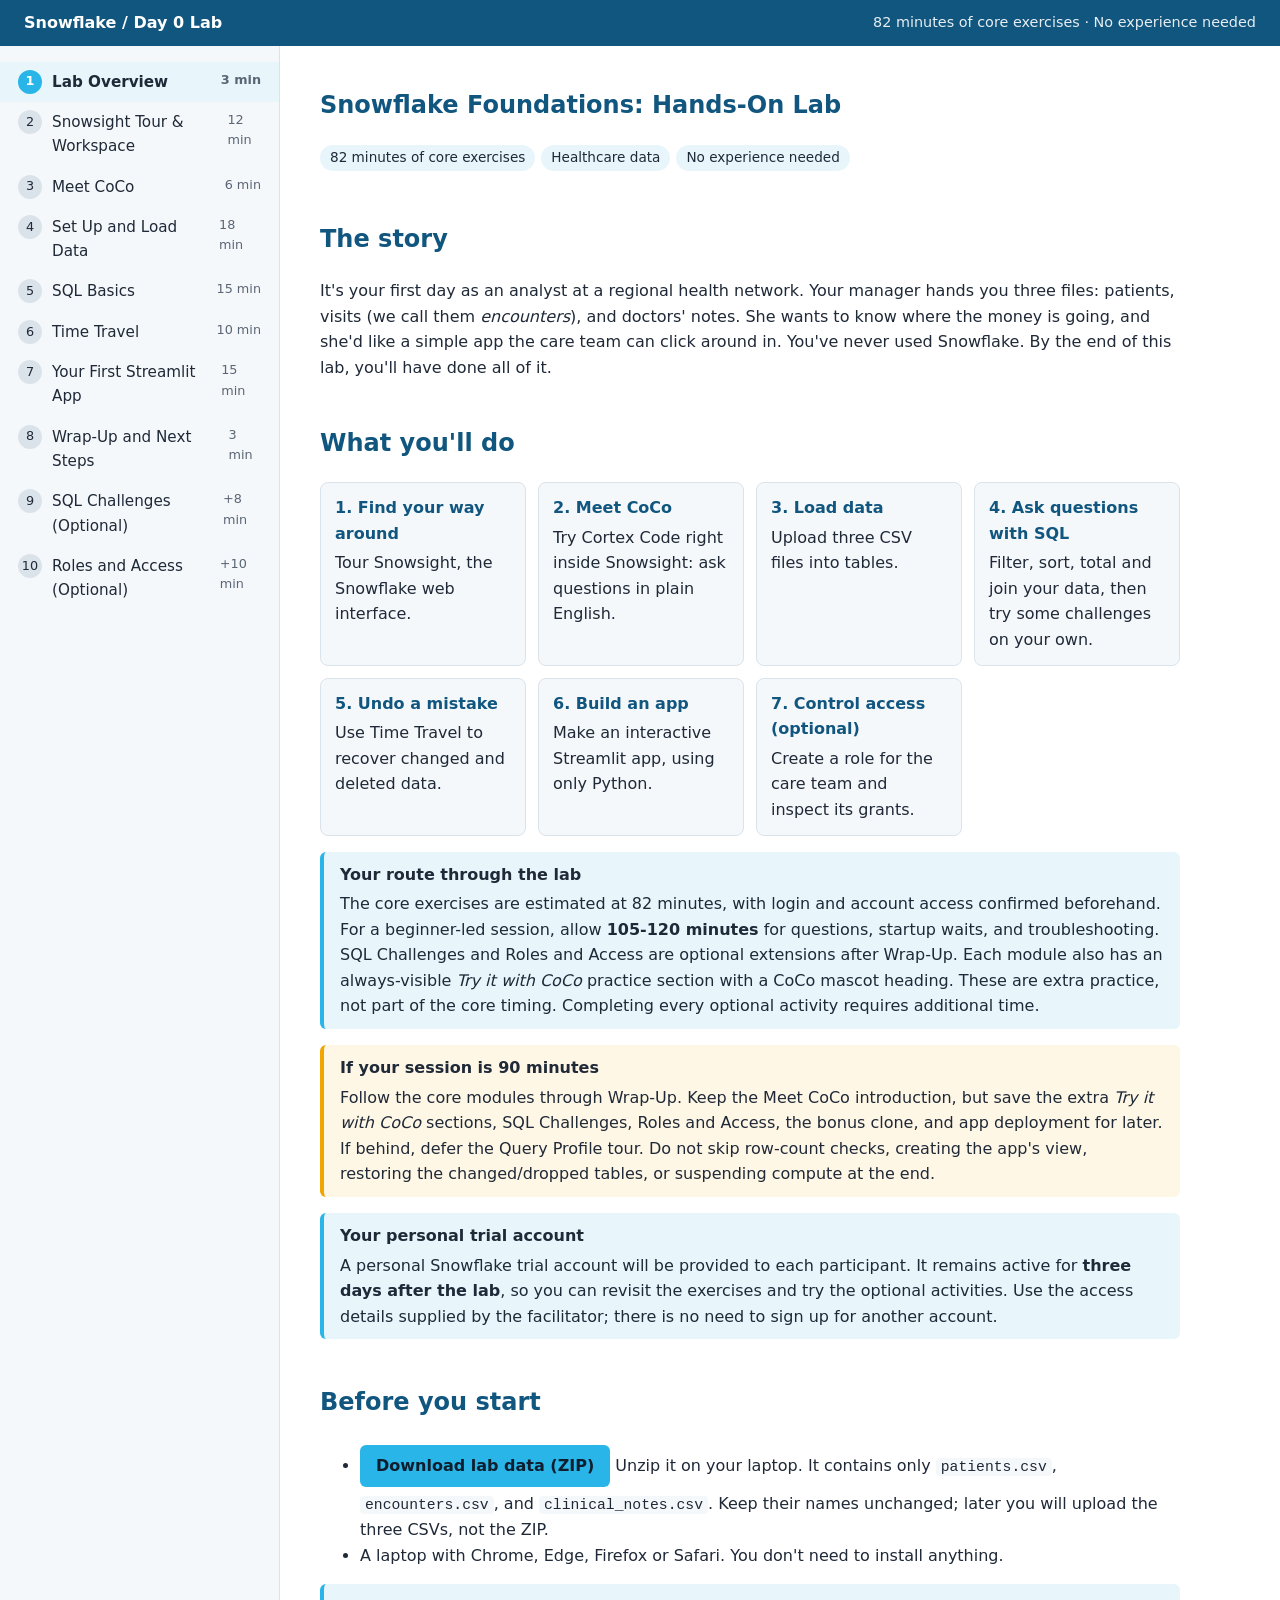
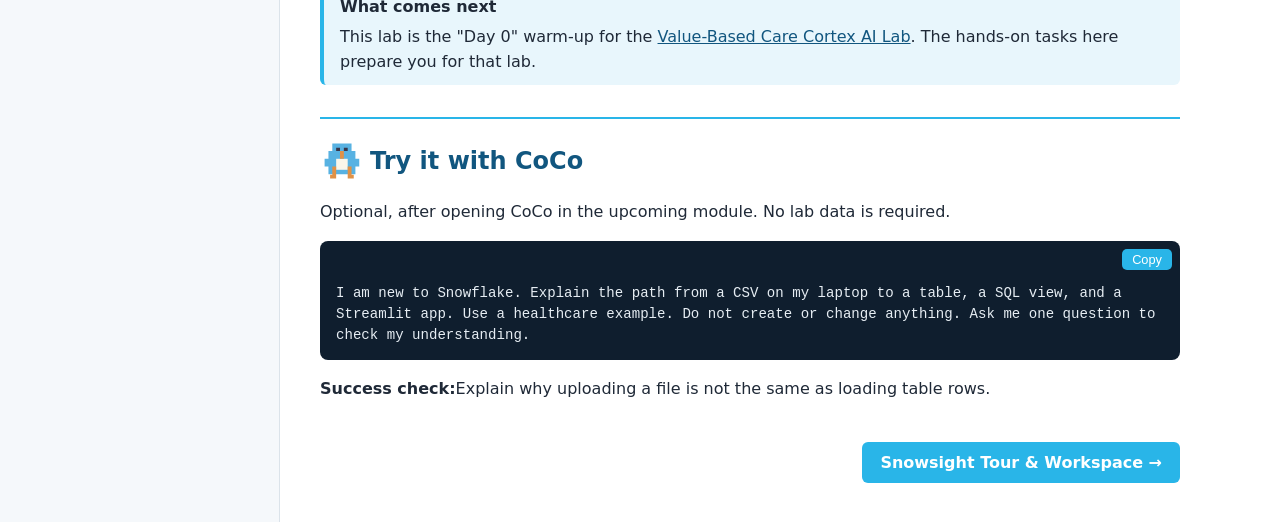
==== index.html @ 18d9b273 "feat(lab): add guide edition and CoCo loading Keep both guide editions synchronized and add a review" ====
<!DOCTYPE html>
<html lang="en">
<head>
  <meta charset="utf-8" />
  <meta name="viewport" content="width=device-width, initial-scale=1" />
  <meta name="snowflake-source" content="cortex-agent-authored" />
  <title>Snowflake Day 0 Lab - Hands-On Snowflake Foundations</title>
  <script type="application/json" id="snowflake-report-metadata">
  {
    "generated": "2026-10-16",
    "intent": "Beginner prerequisite lab (Day 0) for the Value-Based Care Cortex AI Lab",
    "dataSources": [
      { "type": "file", "path": "data/patients.csv", "rows": 500 },
      { "type": "file", "path": "data/encounters.csv", "rows": 5000 },
      { "type": "file", "path": "data/clinical_notes.csv", "rows": 1500 },
      { "type": "file", "path": "data/payer_budget.csv", "rows": 12 },
      { "type": "file", "path": "data/setup.sql" },
      { "type": "file", "path": "explore.sql" },
      { "type": "file", "path": "time_travel.ipynb" },
      { "type": "file", "path": "streamlit/streamlit_app.py" }
    ],
    "producerNotes": "The three core synthetic CSVs are generated by data/generate_data.py; data/payer_budget.csv is a separately authored fictional 12-row teaching file. build_materials.py builds exact-data recovery SQL, the three-CSV data ZIP, and the fallback materials ZIP. Setup creates an initially suspended LAB_STREAMLIT_POOL with CPU_X64_XS nodes, MIN_NODES=1 and MAX_NODES=2, sets the workshop account Streamlit default pool and the signed-in user's default warehouse, and preserves table data. Streamlit is created and previewed in Workspaces using the container runtime and st.connection; Snowsight generates app configuration. All exercises stay on ACCOUNTADMIN after initial role setup in an isolated workshop account; access exercises inspect grants without role switching. Primary onboarding uses a public Git-connected workspace; the data ZIP is uploaded manually to a database stage after extraction. Core sections total 82 minutes; optional modules and CoCo practice sections are extra. All 10 CoCo practice sections are always visible under h2 headings with a static inline CoCo penguin icon adapted from the desktop mascot artwork. UI steps grounded in linked Snowflake docs; end-to-end Snowsight verification pending.",
    "revisionNotes": "SQL Basics opens the prepopulated root explore.sql; Time Travel opens the SQL-cell workspace notebook time_travel.ipynb and runs one cell at a time, never Run all. Notebook compute is facilitator-verified and suspended after restoration. Meet CoCo practice uses workspace files and fictional inline values before loading tables. Core exercises remain estimated at 82 minutes; allow 105-120 minutes for a beginner session. Load Data includes additional CoCo practice to load payer_budget.csv into DAY0_LAB.HEALTHCARE.PAYER_BUDGET after plan approval in a new chat; existing targets must not be overwritten or appended. The full bundle includes the budget CSV; the data-only ZIP retains three core CSVs. Both guide editions are synchronized by build_guide.py. Live CoCo ingestion and Snowsight notebook/Streamlit rehearsal remain outstanding.",
    "sections": [{"id":"overview"},{"id":"tour"},{"id":"coco"},{"id":"load"},{"id":"sql"},{"id":"timetravel"},{"id":"streamlit"},{"id":"wrapup"},{"id":"challenges"},{"id":"roles"}]
  }
  </script>
  <link rel="stylesheet" href="assets/styles.css" />
</head>
<body>
  <header class="topbar">
    <button class="menu-btn" type="button">Steps</button>
    <span class="brand">Snowflake / Day 0 Lab</span>
    <span class="meta">82 minutes of core exercises &middot; No experience needed</span>
  </header>

  <div class="layout">
    <nav class="steps" aria-label="Lab steps"><ol></ol></nav>

    <main>

<!-- ============================ 0. OVERVIEW ============================ -->
<section class="step" id="overview" data-title="Lab Overview" data-mins="3">
  <h1>Snowflake Foundations: Hands-On Lab</h1>
  <span class="badge">82 minutes of core exercises</span><span class="badge">Healthcare data</span><span class="badge">No experience needed</span>

  <h2>The story</h2>
  <p>It's your first day as an analyst at a regional health network. Your manager hands you three files:
    patients, visits (we call them <em>encounters</em>), and doctors' notes. She wants to know where the money
    is going, and she'd like a simple app the care team can click around in. You've never used Snowflake.
    By the end of this lab, you'll have done all of it.</p>

  <h2>What you'll do</h2>
  <div class="cards">
    <div class="card"><h3>1. Find your way around</h3>Tour Snowsight, the Snowflake web interface.</div>
    <div class="card"><h3>2. Meet CoCo</h3>Try Cortex Code right inside Snowsight: ask questions in plain English.</div>
    <div class="card"><h3>3. Load data</h3>Upload three CSV files into tables.</div>
    <div class="card"><h3>4. Ask questions with SQL</h3>Filter, sort, total and join your data, then try some challenges on your own.</div>
    <div class="card"><h3>5. Undo a mistake</h3>Use Time Travel to recover changed and deleted data.</div>
    <div class="card"><h3>6. Build an app</h3>Make an interactive Streamlit app, using only Python.</div>
    <div class="card"><h3>7. Control access (optional)</h3>Create a role for the care team and inspect its grants.</div>
  </div>

  <div class="why"><strong>Your route through the lab</strong>The core exercises are estimated at 82 minutes, with login and account access confirmed beforehand. For a beginner-led session, allow <strong>105-120 minutes</strong> for questions, startup waits, and troubleshooting.
    SQL Challenges and Roles and Access are optional extensions after Wrap-Up. Each module also has an always-visible <em>Try it with CoCo</em> practice section with a CoCo mascot heading. These are extra practice, not part of the core timing.
    Completing every optional activity requires additional time.</div>
  <div class="tip"><strong>If your session is 90 minutes</strong>Follow the core modules through Wrap-Up. Keep the Meet CoCo introduction, but save the extra <em>Try it with CoCo</em> sections, SQL Challenges, Roles and Access, the bonus clone, and app deployment for later. If behind, defer the Query Profile tour. Do not skip row-count checks, creating the app's view, restoring the changed/dropped tables, or suspending compute at the end.</div>
  <div class="why"><strong>Your personal trial account</strong>A personal Snowflake trial account will be provided to each participant.
    It remains active for <strong>three days after the lab</strong>, so you can revisit the exercises and try the optional activities.
    Use the access details supplied by the facilitator; there is no need to sign up for another account.</div>
  <h2>Before you start</h2>
  <ul>
    <li><a class="download-btn" href="snowcamp-data.zip" download>Download lab data (ZIP)</a>
      Unzip it on your laptop. It contains only <code>patients.csv</code>, <code>encounters.csv</code>, and <code>clinical_notes.csv</code>.
      Keep their names unchanged; later you will upload the three CSVs, not the ZIP.</li>
    <li>A laptop with Chrome, Edge, Firefox or Safari. You don't need to install anything.</li>
  </ul>

  <div class="why"><strong>What comes next</strong>
    This lab is the "Day 0" warm-up for the <a href="https://sfc-gh-mwalli.github.io/Cortex-AI-Lab/">Value-Based Care Cortex AI Lab</a>.
    The hands-on tasks here prepare you for that lab.</div>
  <div class="coco-practice">
    <h2 class="coco-heading"><svg class="coco-icon" viewBox="0 0 72 80" aria-hidden="true" focusable="false" xmlns="http://www.w3.org/2000/svg"><path fill="#58B2E2" d="M22 8h35v14h7v14h7v14h-7v14H15V50H8V36h7V22h7Z"/><path fill="#FBF6E9" d="M29 36h21v20H29Z"/><path fill="#37364A" d="M29 16h7v6h-7Zm14 0h7v6h-7Z"/><path fill="#E09146" d="M36 22h7v14h-7ZM22 50h7v22H18v-7h4Zm28 0h7v15h4v7H50Z"/></svg><span>Try it with CoCo</span></h2>
    <p>Optional, after opening CoCo in the upcoming module. No lab data is required.</p>
    <div class="code"><pre>I am new to Snowflake. Explain the path from a CSV on my laptop to a table, a SQL view, and a Streamlit app. Use a healthcare example. Do not create or change anything. Ask me one question to check my understanding.</pre></div>
    <p><strong>Success check:</strong>Explain why uploading a file is not the same as loading table rows.</p>
  </div>
</section>

<!-- ============================ 1. TRIAL + TOUR ============================ -->
<section class="step" id="tour" data-title="Snowsight Tour & Workspace" data-mins="12">
  <h1>Snowsight Tour &amp; Workspace Creation</h1>

  <h2>1. Sign in to your provided personal trial account</h2>
  <ol>
    <li>Open the personal trial account URL supplied by your facilitator and follow the supplied sign-in instructions. This is your own lab account, available during the workshop and for <strong>three days afterward</strong>. Do not use a work or production account, and do not create another trial.</li>
    <li>Confirm the organization/account name in the account menu. If you see production data or do not recognize the account, stop and ask your facilitator.</li>
    <li>Bookmark the URL. Keep this guide and Snowsight in separate browser tabs so you can switch between instructions and your work.</li>
    <li><strong>Set your role once:</strong> open your user menu (your name, usually lower left), choose <strong>Switch role → ACCOUNTADMIN</strong>, and leave it selected for the entire lab, including optional exercises. If it is unavailable, stop and ask your facilitator.</li>
  </ol>
  <div class="tip"><strong>Workshop account only</strong>Using <code>ACCOUNTADMIN</code> throughout is a shortcut for this isolated account with fictional data, not a production practice. In production, use task-specific, least-privilege roles. Do not run this lab in a work account.</div>
  <div class="why"><strong>Before the lab session</strong>The facilitator should confirm login, <code>ACCOUNTADMIN</code> access and default-role configuration for new SQL sessions and CoCo, an available warehouse, and CoCo access.
    Account provisioning and AI enablement are prework, not timed exercises. All downloadable records are fictional teaching data, not real patients or a Synthea export.</div>

  <h2>Take a 5-minute tour</h2>
  <p>After you log in you're in <strong>Snowsight</strong>, the Snowflake web interface. Click through each item in the left menu:</p>
  <div class="table-wrap"><table>
    <thead><tr><th>Menu item</th><th>What it's for</th><th>You'll use it in</th></tr></thead>
    <tbody>
      <tr><td><strong>Home</strong></td><td>Recent work and quick actions</td><td>Everywhere</td></tr>
      <tr><td><strong>Projects &rsaquo; Workspaces</strong></td><td>Your personal file system inside Snowflake. This is where you write and run SQL, store Python files, and keep notebooks. Think of it like a project folder in the cloud.</td><td>Throughout the lab</td></tr>
      <tr><td><strong>Projects &rsaquo; Streamlit</strong></td><td>Browse deployed Python data apps; create and edit apps in Workspaces</td><td>Optional app deployment</td></tr>
      <tr><td><strong>Catalog &rsaquo; Database Explorer</strong></td><td>Browse databases, tables and columns, and load files</td><td>Set Up and Load Data</td></tr>
      <tr><td><strong>Monitoring &rsaquo; Query History</strong></td><td>Queries visible to your role, with status and timing</td><td>SQL Basics</td></tr>
      <tr><td><strong>Admin &rsaquo; Warehouses</strong></td><td>The compute engines that run your queries</td><td>Set Up and Load Data</td></tr>
    </tbody>
  </table></div>
  <div class="tip"><strong>Can't find a menu item?</strong>Snowsight's menu changes from time to time. Use the search box at the top of the
    left menu, or look for your username in the bottom-left corner. Clicking it shows your <strong>current role</strong>; keep <code>ACCOUNTADMIN</code> selected for this lab.</div>

  <h2>2. Follow this tour, one stop at a time</h2>
  <ol>
    <li><strong>Catalog → Explorer (or Database Explorer).</strong> Expand a database, then a schema. Notice how tables and views sit inside schemas. You might see <code>SNOWFLAKE</code>; sample data is not required. An empty list can mean your role has no visible objects, not that the account is broken.</li>
    <li><strong>Admin → Warehouses.</strong> Find an available warehouse. Read its name, size and state. <em>Suspended</em> is normal: an auto-resuming warehouse wakes up when needed. Do not resize or resume anything during the tour. We create <code>LAB_WH</code> later.</li>
    <li><strong>Monitoring → Query History.</strong> Filter to your own user if available. This records executed statements, their status and timing; it is not where you edit SQL. An empty history is fine on a new account.</li>
    <li><strong>Projects → Streamlit.</strong> Locate the deployed-app list, but do not create an app here. Later we create and preview our app inside the <code>snowcamp</code> workspace.</li>
    <li><strong>Projects → Workspaces.</strong> This is your home base. Locate the file tree, editor tabs, SQL context selectors, Run control, and Results pane. Next, create a dedicated workspace rather than leaving lab files scattered in My Workspace.</li>
  </ol>
  <div class="tip"><strong>Navigation varies</strong>If Catalog uses the label <em>Explorer</em>, choose it. You can also browse databases inside Workspaces. If you cannot see Warehouses or Query History, ask the facilitator rather than changing account-wide permissions.</div>

  <h2>3. Connect your private <code>snowcamp</code> workspace to Git</h2>
  <p>First allow this lab account to read the public repository. This one-time bootstrap must happen <strong>before</strong> creating the Git workspace.</p>
  <ol>
    <li>In <strong>Projects → Workspaces → My Workspace</strong>, use <strong>+ Add new → SQL File</strong> to create <code>git_bootstrap.sql</code>.</li>
    <li>In your provided lab account only, paste the following SQL and run the entire block. If <code>ACCOUNTADMIN</code> is unavailable, ask your facilitator to create the integration; do not request admin access to a production account.</li>
  </ol>
  <div class="code"><pre>USE ROLE ACCOUNTADMIN;

CREATE API INTEGRATION IF NOT EXISTS SNOWCAMP_GIT_INTEGRATION
  API_PROVIDER = git_https_api
  API_ALLOWED_PREFIXES = (
    'https://github.com/sfc-gh-gfuribondo/snowcamp-0day-lab'
  )
  ENABLED = TRUE;</pre></div>
  <ol start="3">
    <li>The Snowsight user-menu role should still be <code>ACCOUNTADMIN</code>, selected at sign-in. That role controls which integrations the creation dialog can see. The bootstrap sets the SQL session to the same role; later exercises contain no role-switch commands.</li>
    <li>Open the workspace selector/header and choose <strong>From Git repository</strong>. Do not choose <em>Shared workspace</em>.</li>
    <li>Paste the repository URL below. Set <strong>Workspace name</strong> to <code>snowcamp</code>, select <strong>API Integration</strong> <code>SNOWCAMP_GIT_INTEGRATION</code>, choose <strong>Public repository</strong> authentication, then select <strong>Create</strong>.</li>
  </ol>
  <div class="code"><pre>https://github.com/sfc-gh-gfuribondo/snowcamp-0day-lab.git</pre></div>
  <ol start="6">
    <li>Confirm <strong>snowcamp</strong> is selected and the branch is <code>main</code>. Expand <code>data</code> to find <code>setup.sql</code> and <code>load_data.sql</code>; expand <code>streamlit</code> to find <code>streamlit_app.py</code>.</li>
    <li>Find <code>explore.sql</code> and <code>time_travel.ipynb</code> at the workspace root. They already contain the SQL Basics and Time Travel exercises; do not create blank replacements. Open <code>explore.sql</code> to preview its numbered sections, but wait until after loading data to run them. Its SQL toolbar should show <code>ACCOUNTADMIN</code>; leave that role unchanged.</li>
  </ol>
  <div class="tip"><strong>No GitHub sign-in required</strong>The public-repository connection brings code into your private workspace; it cannot push your edits back to the lab repository. You do not need to commit or push during the lab. Download your edited files before your trial expires.</div>
  <details><summary>Fallback: Git connection is unavailable</summary>
    <p>Ask your facilitator first. Download and unzip the <a href="snowcamp-materials.zip" download>full materials bundle</a>. From the workspace header, choose <strong>Create workspace → Private workspace</strong> and name it <code>snowcamp</code>.
      Inside it, use <strong>+ Add new → Upload Files</strong> to upload <code>setup.sql</code>, <code>load_data.sql</code>, <code>explore.sql</code>, <code>time_travel.ipynb</code>, and <code>streamlit_app.py</code> from the extracted bundle.
      Uploaded files may be at the workspace root rather than in the <code>data/</code> and <code>streamlit/</code> folders used below. The CSV upload and loading steps are unchanged.</p>
  </details>
  <div class="why"><strong>Checkpoint</strong>You can see <code>snowcamp</code>, the lab SQL and Python files, the prepopulated <code>explore.sql</code>, and <code>time_travel.ipynb</code>.
    <strong>Git supplies the code; your downloaded CSVs go onto a database stage; COPY loads table rows.</strong> CSVs visible in the Git workspace are not automatically staged or loaded.</div>
  <p>Reference: <a href="https://docs.snowflake.com/en/user-guide/ui-snowsight/workspaces-git">Git-connected Workspaces guide</a>.</p>
  <div class="coco-practice">
    <h2 class="coco-heading"><svg class="coco-icon" viewBox="0 0 72 80" aria-hidden="true" focusable="false" xmlns="http://www.w3.org/2000/svg"><path fill="#58B2E2" d="M22 8h35v14h7v14h7v14h-7v14H15V50H8V36h7V22h7Z"/><path fill="#FBF6E9" d="M29 36h21v20H29Z"/><path fill="#37364A" d="M29 16h7v6h-7Zm14 0h7v6h-7Z"/><path fill="#E09146" d="M36 22h7v14h-7ZM22 50h7v22H18v-7h4Zm28 0h7v15h4v7H50Z"/></svg><span>Try it with CoCo</span></h2>
    <div class="code"><pre>I created a private Git-connected workspace called snowcamp. Explain the difference between its code files and objects in a database schema. Explain why a CSV visible in the Git workspace is not automatically loaded. Describe where setup.sql, an uploaded CSV, and the resulting table belong. Do not create or change anything.</pre></div>
    <p><strong>Success check:</strong>Point to your workspace file list, then locate Database Explorer without confusing the two.</p>
  </div>
</section>

<!-- ============================ 2. COCO ============================ -->
<section class="step" id="coco" data-title="Meet CoCo" data-mins="6">
  <h1>Meet CoCo: Your AI Assistant in Snowsight</h1>
  <p><strong>Cortex Code</strong> (CoCo) is an AI assistant built into Snowsight. You can ask it questions in plain English
    and it can write SQL, explain results, suggest fixes, and help you learn.</p>
  <div class="tip"><strong>Check access before the workshop</strong>
    Use your provided personal trial account. The facilitator should confirm the required database roles,
    AI feature access, cross-region inference, and non-zero daily credit limit before the lab.
    If CoCo is unavailable, ask the facilitator to check this account; do not create another trial or add payment details as a troubleshooting step.
    If unavailable, follow the copyable SQL examples and watch the facilitator demonstrate CoCo.
    See <a href="https://docs.snowflake.com/en/user-guide/cortex-code/cortex-code-snowsight">CoCo access requirements</a>.</div>

  <h2>1. Open CoCo</h2>
  <ol>
    <li>Look for the <strong>CoCo icon</strong> in the bottom-right corner of Snowsight.</li>
    <li>Click it to open the CoCo chat panel.</li>
  </ol>
  <div class="why"><strong>Why this matters</strong>
    You don't need to memorize SQL syntax. CoCo can write queries for you, explain what they do, and help when you get stuck.
    It's especially useful when you're learning, because you can ask "why" and get an answer in plain language.</div>

  <h2>2. Ask it something</h2>
  <p>Try typing one of these into the CoCo chat:</p>
  <ul>
    <li><code>What databases exist in my account?</code></li>
    <li><code>Explain the SQL for creating a warehouse called LAB_WH. Do not execute it.</code></li>
    <li><code>What's the difference between a database and a schema?</code></li>
  </ul>
  <p>CoCo can provide SQL, explanations, and suggested file edits. Review suggested changes before applying them. Copy generated SQL into your Workspace SQL file when you want to run it yourself.</p>

  <h2>3. Use it throughout the lab</h2>
  <p>Keep CoCo open alongside your Workspace as you work. Include relevant code, error messages, and fully qualified table names in your prompts:</p>
  <div class="table-wrap"><table>
    <thead><tr><th>When you're in</th><th>Try asking CoCo</th></tr></thead>
    <tbody>
      <tr><td>A SQL file (SQL Basics)</td><td><code>Explain this query</code> or <code>Why am I getting this error?</code></td></tr>
      <tr><td>The query profile (SQL Basics)</td><td><code>Why is this query slow?</code></td></tr>
      <tr><td>A Streamlit app (Streamlit)</td><td><code>Add a pie chart showing cost by payer</code></td></tr>
      <tr><td>Anywhere</td><td><code>Write a query that shows the top 10 patients by total cost</code></td></tr>
    </tbody>
  </table></div>

  <div class="tip"><strong>Good to know</strong>
    CoCo can execute multi-step tasks, not just suggest SQL. It starts with your default role, which the facilitator should configure as <code>ACCOUNTADMIN</code> in this workshop account. The user menu, SQL files, and CoCo have separate contexts; setting one is not a global role change. If any context shows a different role, stop and ask the facilitator to correct the initial setup rather than switching roles during the exercises.
    For this introduction, choose <strong>+ → Restrict this chat → Read-only</strong> and ask for explanations or draft SQL.
    Review generated queries and suggested edits; AI output can be incorrect.</div>

  <div class="coco-practice">
    <h2 class="coco-heading"><svg class="coco-icon" viewBox="0 0 72 80" aria-hidden="true" focusable="false" xmlns="http://www.w3.org/2000/svg"><path fill="#58B2E2" d="M22 8h35v14h7v14h7v14h-7v14H15V50H8V36h7V22h7Z"/><path fill="#FBF6E9" d="M29 36h21v20H29Z"/><path fill="#37364A" d="M29 16h7v6h-7Zm14 0h7v6h-7Z"/><path fill="#E09146" d="M36 22h7v14h-7ZM22 50h7v22H18v-7h4Zm28 0h7v15h4v7H50Z"/></svg><span>Try it with CoCo</span></h2>
    <p><strong>Try one now; no loaded tables required.</strong>Keep the chat read-only. Open the named file when a prompt asks about it. If CoCo cannot see it, attach the file or select its text as context rather than accepting a guessed answer.</p>
    <h3>1. Get a map of your new workspace</h3>
    <div class="code"><pre>I just connected the snowcamp lab repository. Inspect its file list, without running code or changing files. Give me a five-step route from setup to a working app, naming the files I will open. Explain why seeing patients.csv in this workspace does not mean PATIENTS is loaded. If you cannot see the files, tell me what context to attach. Keep it under 150 words.</pre></div>
    <p><strong>Success check:</strong>Find the named files in your workspace and explain the separate stage-upload step.</p>
    <h3>2. Predict what setup will do</h3>
    <p>Open <code>data/setup.sql</code> first.</p>
    <div class="code"><pre>Read data/setup.sql without executing it. Explain which compute resource runs SQL and which runs the Python app. Identify the statements that change account or user defaults, and tell me what rerunning this script changes versus leaves alone. Does running it load any patients? End with one question for me to answer before I run setup.</pre></div>
    <p><strong>Success check:</strong>Identify <code>LAB_WH</code>, <code>LAB_STREAMLIT_POOL</code>, the default-setting statements, and the fact that setup leaves the tables empty on a first run.</p>
    <h3>3. Solve a tiny healthcare puzzle</h3>
    <div class="code"><pre>We have three fictional visits: patient P1 costs $100, patient P1 costs $200, and patient P2 costs $300. Ask me to predict the visit count, distinct patient count, total cost, and average cost per patient. Wait for my answer. Then explain it and draft one Snowflake SELECT using VALUES so I can try it without loading files or creating tables. Do not execute SQL or change anything.</pre></div>
    <p><strong>Success check:</strong>Explain why three visits are not three patients. Review the generated SQL; running it yourself is optional and needs an available warehouse.</p>
  </div>
</section>

<!-- ============================ 3. SETUP + LOAD ============================ -->
<section class="step" id="load" data-title="Set Up and Load Data" data-mins="18">
  <h1>Set Up and Load Data</h1>

  <h2>1. Run setup.sql in the snowcamp workspace</h2>
  <ol>
    <li>Return to <strong>Projects → Workspaces → snowcamp</strong>. If missing, complete <a href="#tour">the required workspace creation step</a> first.</li>
    <li>Open <code>data/setup.sql</code> in your Git-connected workspace. The Snowsight user menu and SQL toolbar should still show <code>ACCOUNTADMIN</code>. Leave the role unchanged.</li>
    <li>Use the dropdown next to <strong>Run → Run all</strong>. The script creates lab infrastructure, sets the account's default Streamlit compute pool to <code>LAB_STREAMLIT_POOL</code>, and sets your user's default warehouse to <code>LAB_WH</code>. It does not load data or erase existing rows. The same code is shown below.</li>
    <li>After it finishes, check the SQL toolbar: <code>ACCOUNTADMIN · LAB_WH · DAY0_LAB · HEALTHCARE</code>. Inspect the compute-pool result for <code>LAB_STREAMLIT_POOL</code> and the parameter result for the same default pool. The last result should list three tables.</li>
  </ol>
  <div class="tip"><strong>Workshop account only</strong>This setup changes an account-wide Streamlit default and your user's default warehouse. Run it only in your provided personal lab account. Rerunning reapplies those defaults; existing objects are not replaced. If any statement fails, stop and ask the facilitator rather than changing roles or bypassing account restrictions.</div>

  <div class="code"><pre>-- 1. A small compute engine that pauses itself after 60 idle seconds
CREATE WAREHOUSE IF NOT EXISTS LAB_WH
  WAREHOUSE_SIZE = 'XSMALL'
  AUTO_SUSPEND = 60
  AUTO_RESUME = TRUE
  INITIALLY_SUSPENDED = TRUE;

-- 2. Small CPU nodes for Streamlit; preview plus optional deployment
CREATE COMPUTE POOL IF NOT EXISTS LAB_STREAMLIT_POOL
  MIN_NODES = 1
  MAX_NODES = 2
  INSTANCE_FAMILY = CPU_X64_XS
  AUTO_RESUME = TRUE
  INITIALLY_SUSPENDED = TRUE
  AUTO_SUSPEND_SECS = 60;

-- Workshop account only: default pool for new Streamlit apps
ALTER ACCOUNT SET DEFAULT_STREAMLIT_COMPUTE_POOL = 'LAB_STREAMLIT_POOL';
-- With no user name, ALTER USER changes your own default warehouse
ALTER USER SET DEFAULT_WAREHOUSE = 'LAB_WH';

-- 3. A database and schema (the "folders")
CREATE DATABASE IF NOT EXISTS DAY0_LAB;
CREATE SCHEMA IF NOT EXISTS DAY0_LAB.HEALTHCARE;

USE WAREHOUSE LAB_WH;
USE SCHEMA DAY0_LAB.HEALTHCARE;

-- 4. A database stage for files, plus a reusable CSV format
CREATE STAGE IF NOT EXISTS LAB_DATA
  ENCRYPTION = (TYPE = 'SNOWFLAKE_SSE') DIRECTORY = (ENABLE = TRUE);
CREATE FILE FORMAT IF NOT EXISTS LAB_CSV
  TYPE = CSV SKIP_HEADER = 1 FIELD_OPTIONALLY_ENCLOSED_BY = '"';

-- 5. Empty tables: rerunning setup does not replace existing rows
CREATE TABLE IF NOT EXISTS PATIENTS (
  PATIENT_ID VARCHAR, FIRST_NAME VARCHAR, LAST_NAME VARCHAR, BIRTHDATE DATE,
  GENDER VARCHAR, RACE VARCHAR, CITY VARCHAR, COUNTY VARCHAR, STATE VARCHAR,
  INCOME NUMBER(10,0), PAYER VARCHAR, PRIMARY_CONDITION VARCHAR
);

CREATE TABLE IF NOT EXISTS ENCOUNTERS (
  ENCOUNTER_ID VARCHAR, PATIENT_ID VARCHAR, START_TS TIMESTAMP_NTZ, STOP_TS TIMESTAMP_NTZ,
  ENCOUNTER_CLASS VARCHAR, DESCRIPTION VARCHAR, TOTAL_COST NUMBER(12,2), PAYER_COVERAGE NUMBER(12,2)
);

CREATE TABLE IF NOT EXISTS CLINICAL_NOTES (
  NOTE_ID VARCHAR, PATIENT_ID VARCHAR, ENCOUNTER_ID VARCHAR,
  NOTE_DATE DATE, NOTE_TYPE VARCHAR, NOTE_TEXT VARCHAR
);

DESCRIBE COMPUTE POOL LAB_STREAMLIT_POOL;
SHOW PARAMETERS LIKE 'DEFAULT_STREAMLIT_COMPUTE_POOL' IN ACCOUNT;
SHOW TABLES IN SCHEMA DAY0_LAB.HEALTHCARE;</pre></div>
  <div class="why"><strong>What just happened?</strong>You created <code>LAB_WH</code> for SQL queries and <code>LAB_STREAMLIT_POOL</code> for the Python app, plus <code>DAY0_LAB.HEALTHCARE</code>, a file stage, a CSV format, and three tables. The stage holds files; the tables hold queryable rows.</div>
  <div class="tip"><strong>The pool can stay suspended for now</strong>On a fresh run, expect <code>SUSPENDED</code> with zero active nodes. It starts automatically when you run the app; first startup can take a few minutes. The two-node maximum leaves room for the private preview and optional deployed app. Its 60-second auto-suspend applies only when no services or jobs are active, not when nobody clicks the app. If the pool already existed, review its settings with the facilitator because <code>IF NOT EXISTS</code> does not update them.</div>
  <p>Reference: <a href="https://docs.snowflake.com/en/sql-reference/sql/create-compute-pool">CREATE COMPUTE POOL</a> and <a href="https://docs.snowflake.com/en/developer-guide/snowpark-container-services/working-with-compute-pool">Streamlit default compute pools</a>.</p>

  <h2>2. Upload CSVs to the database stage, not the workspace</h2>
  <p><a class="download-btn" href="snowcamp-data.zip" download>Download lab data (ZIP)</a></p>
  <p>If you already downloaded it, use that copy. Unzip <code>snowcamp-data.zip</code> on your laptop and locate the three CSV files. <strong>Upload the extracted CSVs, not the ZIP or its containing folder.</strong></p>
  <ol>
    <li>Keep the Snowsight user-menu role at <code>ACCOUNTADMIN</code>. Open <strong>Ingestion → Add Data → Load files into a Stage</strong>.</li>
    <li>Select all three downloaded files: <code>patients.csv</code>, <code>encounters.csv</code>, and <code>clinical_notes.csv</code>. Keep the filenames unchanged.</li>
    <li>Select database <code>DAY0_LAB</code>, schema <code>HEALTHCARE</code>, and stage <code>LAB_DATA</code>. Leave the optional path blank so files land at the stage root.</li>
    <li>Select <strong>Upload</strong> and wait for completion. This stores files; it does not load table rows yet.</li>
    <li>Return to <strong>snowcamp</strong> and open <code>data/load_data.sql</code>. Run the context statements and <code>LIST</code> first. Expect exactly the three CSV filenames.</li>
  </ol>
  <p>Alternative navigation for viewing files: <strong>Catalog → Explorer → DAY0_LAB → HEALTHCARE → Stages → LAB_DATA</strong>.
    See <a href="https://docs.snowflake.com/en/user-guide/data-load-local-file-system-stage-ui">staging files using Snowsight</a>.</p>
  <h2>3. Load the staged files into tables</h2>
  <p>Run the rest of <code>data/load_data.sql</code>, or copy this block. Read each COPY result: <strong>LOADED</strong>, expected row count, and <strong>0 errors</strong>.</p>
  <div class="code"><pre>USE WAREHOUSE LAB_WH;
USE SCHEMA DAY0_LAB.HEALTHCARE;
LIST @LAB_DATA;

COPY INTO PATIENTS FROM @LAB_DATA
  FILES = ('patients.csv') FILE_FORMAT = (FORMAT_NAME = 'LAB_CSV')
  ON_ERROR = 'ABORT_STATEMENT';
COPY INTO ENCOUNTERS FROM @LAB_DATA
  FILES = ('encounters.csv') FILE_FORMAT = (FORMAT_NAME = 'LAB_CSV')
  ON_ERROR = 'ABORT_STATEMENT';
COPY INTO CLINICAL_NOTES FROM @LAB_DATA
  FILES = ('clinical_notes.csv') FILE_FORMAT = (FORMAT_NAME = 'LAB_CSV')
  ON_ERROR = 'ABORT_STATEMENT';</pre></div>
  <div class="why"><strong>Retry without duplicates</strong>COPY normally skips unchanged files it already loaded. If one upload failed, correct it and rerun <code>load_data.sql</code>; do not add <code>FORCE=TRUE</code>. An already-loaded file being skipped is normal.</div>
  <div class="tip"><strong>If you see this error</strong>
    <em>"Number of columns in file does not match"</em> or <em>"Numeric value 'PATIENT_ID' is not recognized"</em>: the header row is
    being parsed incorrectly. Check that the file is the original CSV and the COPY uses <code>LAB_CSV</code> from setup. It skips the header and handles quoted commas in notes. A missing-file error usually means an altered filename or a nonempty upload path; compare with <code>LIST @LAB_DATA</code>.</div>

  <h2>Check your work</h2>
  <div class="code"><pre>SELECT 'PATIENTS' AS table_name, COUNT(*) AS row_count FROM PATIENTS
UNION ALL SELECT 'ENCOUNTERS', COUNT(*) FROM ENCOUNTERS
UNION ALL SELECT 'CLINICAL_NOTES', COUNT(*) FROM CLINICAL_NOTES;</pre></div>
  <p>You should see <strong>500</strong>, <strong>5,000</strong> and <strong>1,500</strong>.</p>
  <details><summary>Recovery only: uploads remain blocked or counts are wrong</summary>
    <p>Ask the facilitator first. Open <code>data/fallback_data.sql</code> in your Git-connected workspace. If using the manual-upload fallback, download <a href="data/fallback_data.sql" download>fallback_data.sql</a> and upload it into <code>snowcamp</code>.
      It <strong>replaces all rows in the three lab tables</strong> with the exact downloaded dataset; it does not append to partial loads. It must not be used on customized or production tables.</p>
    <p>Run setup first, then run the entire recovery file. Its transaction rolls back all three replacements if a load fails; stop and review the error rather than continuing. After success, verify 500 / 5,000 / 1,500 rows and continue to SQL Basics. Do not combine recovery with another CSV load.</p>
  </details>
  <div class="coco-practice">
    <h2 class="coco-heading"><svg class="coco-icon" viewBox="0 0 72 80" aria-hidden="true" focusable="false" xmlns="http://www.w3.org/2000/svg"><path fill="#58B2E2" d="M22 8h35v14h7v14h7v14h-7v14H15V50H8V36h7V22h7Z"/><path fill="#FBF6E9" d="M29 36h21v20H29Z"/><path fill="#37364A" d="M29 16h7v6h-7Zm14 0h7v6h-7Z"/><path fill="#E09146" d="M36 22h7v14h-7ZM22 50h7v22H18v-7h4Zm28 0h7v15h4v7H50Z"/></svg><span>Try it with CoCo</span></h2>
    <h3>Load a small payer budget with CoCo</h3>
    <p><strong>Additional practice, after the three core tables are loaded.</strong>Open <code>data/payer_budget.csv</code> in your <code>snowcamp</code> workspace. It contains 12 fictional budget records: four months and three plan types. These illustrative amounts are not healthcare benchmarks and are not tied to the encounter dataset.</p>
    <p>If the file is missing, <a href="data/payer_budget.csv" download>download payer_budget.csv</a> and upload it to your workspace. It is also in the full materials bundle, but deliberately not in the three-CSV data ZIP. Use its actual workspace path in the prompt if uploaded at the root.</p>
    <ol>
      <li>Start a <strong>new CoCo chat</strong> in this workspace. The earlier read-only chat cannot perform this load, and its restriction cannot be relaxed within that chat. Keep <code>ACCOUNTADMIN</code> selected in your provided workshop account; retain tool approval prompts rather than bypassing them.</li>
      <li>Send the prompt below. Review the proposed columns, source file, destination, and loading method before approving any writes. If CoCo cannot read the workspace CSV or load it with the available tools, stop and ask the facilitator; do not invent rows or add credentials.</li>
      <li>After reviewing the plan, reply: <em>Proceed with the reviewed plan in this workshop account.</em> Approve only the explained actions. If the target table already exists, stop and review it with the facilitator instead of replacing it or loading again.</li>
    </ol>
    <div class="code"><pre>Load data/payer_budget.csv from this workspace into DAY0_LAB.HEALTHCARE.PAYER_BUDGET using LAB_WH. Keep ACCOUNTADMIN selected in this provided workshop account. First read the actual CSV, inspect whether the target exists, propose column types, and explain your loading method and every object you would create or change. Wait for my approval before creating or loading anything. If the table already exists, stop; do not overwrite it or append duplicate rows. Do not change PATIENTS, ENCOUNTERS, CLINICAL_NOTES, account defaults, or permissions. If you cannot access the file or load it with your available tools, explain the blocker; do not invent data or request credentials. After the approved load, verify the row count, check for duplicate BUDGET_MONTH and PLAN_TYPE combinations, total BUDGETED_CLAIMS_USD, and show five rows ordered by BUDGET_MONTH and PLAN_TYPE.</pre></div>
    <p><strong>Success check:</strong><code>DAY0_LAB.HEALTHCARE.PAYER_BUDGET</code> contains exactly <strong>12 rows</strong>, no duplicate month/plan pairs, and <strong>$1,980,000.00</strong> in total budgeted claims. Compare the five displayed rows with the CSV. The original 500 / 5,000 / 1,500 counts must remain unchanged.</p>
    <div class="tip"><strong>Facilitator rehearsal required</strong>Verify this workspace-file loading path in the provided demo account before delivery. If unavailable, skip this additional exercise; SQL Basics and Streamlit do not depend on PAYER_BUDGET. The core recovery script resets only the original three tables, not this budget table.</div>
    <h3>Check the core loading results</h3>
    <p>Use your earlier read-only chat, or start another chat and apply a read-only restriction, for this check.</p>
    <div class="code"><pre>Draft read-only SQL for DAY0_LAB.HEALTHCARE to check that PATIENTS has 500 rows, ENCOUNTERS has 5000, and CLINICAL_NOTES has 1500. Also check for duplicate PATIENT_ID values in PATIENTS and encounters with no matching patient. Do not execute or modify data.</pre></div>
    <p><strong>Success check:</strong>Run the reviewed queries yourself: expected counts, zero duplicate patient IDs, and zero orphan encounters.</p>
  </div>
</section>

<!-- ============================ 4. SQL ============================ -->
<section class="step" id="sql" data-title="SQL Basics" data-mins="15">
  <h1>SQL Basics</h1>
  <h2>Before you begin: open the prepopulated SQL file</h2>
  <p><code>explore.sql</code> is included at the repository root with all the SQL below, in the same numbered order. <strong>No copying and pasting is needed.</strong></p>
  <ol>
    <li>Open <strong>Projects → Workspaces</strong> and select your <strong>snowcamp</strong> workspace.</li>
    <li>Open <code>explore.sql</code>. If it is missing from an older workspace, <a href="explore.sql" download>download explore.sql</a> and upload it with <strong>+ Add new → Upload Files</strong>. Preserve any existing personal practice file under a different name before uploading; do not overwrite your own work.</li>
    <li>Select and run section <strong>0. Set the context</strong>, then run sections 1-6 one at a time. Use the selected-statement Run control rather than Run all, and inspect each result. Section 6 creates the view needed by the app.</li>
  </ol>
  <p>Each SQL file can have a different context, so run section 0 even if you already ran setup in another file. Keep <code>ACCOUNTADMIN</code> selected. The code below is a reading reference; run the matching section already in <code>explore.sql</code>. You can add your own practice at the bottom; no Git commit or push is needed.</p>
  <div class="code"><pre>USE WAREHOUSE LAB_WH;
USE SCHEMA DAY0_LAB.HEALTHCARE;</pre></div>

  <h2>1. Look at some rows</h2>
  <div class="code"><pre>SELECT * FROM PATIENTS LIMIT 10;</pre></div>
  <p><code>*</code> means "every column". <code>LIMIT</code> keeps the result small. Use it whenever you're exploring a table.</p>

  <h2>2. Filter and sort</h2>
  <div class="code"><pre>SELECT FIRST_NAME, LAST_NAME, CITY, PAYER
FROM PATIENTS
WHERE CITY = 'Boston'
  AND PAYER = 'Medicare'
ORDER BY LAST_NAME;</pre></div>
  <div class="tip"><strong>Watch out</strong>Text inside quotes is case-sensitive: <code>'boston'</code> won't match <code>'Boston'</code>.
    Unquoted column and table names are case-insensitive; double-quoted identifiers preserve case.</div>

  <h2>3. Count and total with GROUP BY</h2>
  <div class="code"><pre>SELECT ENCOUNTER_CLASS,
       COUNT(*)                  AS encounters,
       ROUND(AVG(TOTAL_COST), 2) AS avg_cost,
       SUM(TOTAL_COST)           AS total_cost
FROM ENCOUNTERS
GROUP BY ENCOUNTER_CLASS
ORDER BY total_cost DESC;</pre></div>
  <p>Which kind of visit costs the most in total? Inpatient visits are rare but expensive.</p>
  <div class="why"><strong>Read the result</strong>The first row has the highest <code>TOTAL_COST</code>. Compare its encounter count with the other rows: does the most frequent visit type also cost the most in total? You will chart this breakdown in the Streamlit module.</div>

  <h2>4. Combine tables with JOIN</h2>
  <p>Encounters only store a <code>PATIENT_ID</code>. To see costs by city or insurer, you join to <code>PATIENTS</code>:</p>
  <div class="code"><pre>SELECT p.PAYER,
       COUNT(*)                                  AS encounters,
       SUM(e.TOTAL_COST)                         AS total_cost,
       SUM(e.TOTAL_COST - e.PAYER_COVERAGE)      AS patient_out_of_pocket
FROM ENCOUNTERS e
JOIN PATIENTS p ON p.PATIENT_ID = e.PATIENT_ID
GROUP BY p.PAYER
ORDER BY patient_out_of_pocket DESC;</pre></div>
  <p><code>e</code> and <code>p</code> are short nicknames (aliases) for the tables.</p>

  <h2>5. Work with dates</h2>
  <div class="code"><pre>SELECT DATE_TRUNC('month', START_TS) AS month,
       COUNT(*)                     AS encounters
FROM ENCOUNTERS
WHERE ENCOUNTER_CLASS = 'emergency'
GROUP BY month
ORDER BY month;</pre></div>
  <p>Read the results in month order. Find a month with more emergency visits than the previous month. This exercise uses the result table; no chart control is required.</p>

  <h2>6. Save a query as a view</h2>
  <p>A <strong>view</strong> is a saved query that behaves like a table. Your app in the <a href="#streamlit">Streamlit section</a> will read from this view.</p>
  <div class="code"><pre>CREATE OR REPLACE VIEW ENCOUNTER_SUMMARY AS
SELECT e.ENCOUNTER_ID,
       e.PATIENT_ID,
       p.CITY,
       p.PAYER,
       DATEDIFF('year', p.BIRTHDATE, e.START_TS::DATE)
         - IFF(DATEADD('year', DATEDIFF('year', p.BIRTHDATE, e.START_TS::DATE),
                       p.BIRTHDATE) &gt; e.START_TS::DATE, 1, 0) AS AGE_AT_VISIT,
       e.ENCOUNTER_CLASS,
       e.START_TS::DATE                          AS VISIT_DATE,
       e.TOTAL_COST,
       e.PAYER_COVERAGE,
       e.TOTAL_COST - e.PAYER_COVERAGE           AS OUT_OF_POCKET
FROM ENCOUNTERS e
JOIN PATIENTS p ON p.PATIENT_ID = e.PATIENT_ID;

SELECT * FROM ENCOUNTER_SUMMARY LIMIT 10;</pre></div>

  <h2>7. Peek under the hood</h2>
  <p>Go to <strong>Monitoring &rsaquo; Query History</strong> and click one of your queries. Open the <strong>Query Profile</strong> tab
    to see each step Snowflake took and how long it took. When a query is slow, this is the first place to look.</p>
  <div class="coco-practice">
    <h2 class="coco-heading"><svg class="coco-icon" viewBox="0 0 72 80" aria-hidden="true" focusable="false" xmlns="http://www.w3.org/2000/svg"><path fill="#58B2E2" d="M22 8h35v14h7v14h7v14h-7v14H15V50H8V36h7V22h7Z"/><path fill="#FBF6E9" d="M29 36h21v20H29Z"/><path fill="#37364A" d="M29 16h7v6h-7Zm14 0h7v6h-7Z"/><path fill="#E09146" d="M36 22h7v14h-7ZM22 50h7v22H18v-7h4Zm28 0h7v15h4v7H50Z"/></svg><span>Try it with CoCo</span></h2>
    <div class="code"><pre>Using DAY0_LAB.HEALTHCARE.ENCOUNTER_SUMMARY, draft a SELECT showing encounter count, distinct patients, total cost and cost per patient by CITY. Sort by cost per patient descending. Explain the denominator and protect against division by zero. Do not execute it or change any objects.</pre></div>
    <p><strong>Success check:</strong>Compare one city with a filtered query. More encounters must not be counted as more distinct patients.</p>
  </div>
</section>

<!-- ============================ 4b. CHALLENGES ============================ -->
<section class="step" id="challenges" data-title="SQL Challenges (Optional)" data-mins="8" data-optional="true">
  <h1>SQL Challenges</h1>
  <p>Now it's your turn. Try each question on your own first, then click <strong>Show answer</strong> to compare.
    There's usually more than one correct way to write it.</p>

  <h2>1. How many patients are in each city?</h2>
  <p>Hint: <code>GROUP BY</code>, like the encounter query in SQL Basics.</p>
  <details><summary>Show answer</summary>
  <div class="code"><pre>SELECT CITY, COUNT(*) AS patients
FROM PATIENTS
GROUP BY CITY
ORDER BY patients DESC;</pre></div>
  </details>

  <h2>2. Which 5 patients had the most emergency visits?</h2>
  <p>Hint: join <code>ENCOUNTERS</code> to <code>PATIENTS</code>, filter with <code>WHERE</code>, and finish with <code>LIMIT 5</code>.</p>
  <details><summary>Show answer</summary>
  <div class="code"><pre>SELECT p.PATIENT_ID, p.FIRST_NAME, p.LAST_NAME, COUNT(*) AS er_visits
FROM ENCOUNTERS e
JOIN PATIENTS p ON p.PATIENT_ID = e.PATIENT_ID
WHERE e.ENCOUNTER_CLASS = 'emergency'
GROUP BY p.PATIENT_ID, p.FIRST_NAME, p.LAST_NAME
ORDER BY er_visits DESC, p.PATIENT_ID
LIMIT 5;</pre></div>
  </details>

  <h2>3. What is the average cost per visit for each primary condition?</h2>
  <p>Hint: <code>PRIMARY_CONDITION</code> is on <code>PATIENTS</code>, and costs are on <code>ENCOUNTERS</code>.</p>
  <details><summary>Show answer</summary>
  <div class="code"><pre>SELECT p.PRIMARY_CONDITION,
       COUNT(*)                    AS encounters,
       ROUND(AVG(e.TOTAL_COST), 2) AS avg_cost
FROM ENCOUNTERS e
JOIN PATIENTS p ON p.PATIENT_ID = e.PATIENT_ID
GROUP BY p.PRIMARY_CONDITION
ORDER BY avg_cost DESC;</pre></div>
  </details>

  <h2>4. Which payers cover patients aged 65 and over?</h2>
  <p>Hint: the <code>ENCOUNTER_SUMMARY</code> view already has an <code>AGE_AT_VISIT</code> column. To count unique patients, use <code>COUNT(DISTINCT ...)</code>.</p>
  <details><summary>Show answer</summary>
  <div class="code"><pre>SELECT PAYER, COUNT(DISTINCT PATIENT_ID) AS patients_65_plus
FROM ENCOUNTER_SUMMARY
WHERE AGE_AT_VISIT &gt;= 65
GROUP BY PAYER
ORDER BY patients_65_plus DESC;</pre></div>
  </details>

  <h2>5. How many clinical notes mention "shortness of breath"?</h2>
  <p>Hint: <code>ILIKE</code> searches text without caring about upper or lower case. <code>%</code> means "anything".</p>
  <details><summary>Show answer</summary>
  <div class="code"><pre>SELECT COUNT(*) AS notes
FROM CLINICAL_NOTES
WHERE NOTE_TEXT ILIKE '%shortness of breath%';</pre></div>
  </details>
  <div class="why"><strong>Why this matters</strong>Challenge 5 searches for exact words. In the Cortex AI Lab, Cortex Search finds notes by
    <em>meaning</em> instead, so a search for "trouble breathing" can find "shortness of breath".</div>
  <div class="coco-practice">
    <h2 class="coco-heading"><svg class="coco-icon" viewBox="0 0 72 80" aria-hidden="true" focusable="false" xmlns="http://www.w3.org/2000/svg"><path fill="#58B2E2" d="M22 8h35v14h7v14h7v14h-7v14H15V50H8V36h7V22h7Z"/><path fill="#FBF6E9" d="M29 36h21v20H29Z"/><path fill="#37364A" d="M29 16h7v6h-7Zm14 0h7v6h-7Z"/><path fill="#E09146" d="M36 22h7v14h-7ZM22 50h7v22H18v-7h4Zm28 0h7v15h4v7H50Z"/></svg><span>Try it with CoCo</span></h2>
    <div class="code"><pre>I will paste my emergency-visit ranking query next. Review it without running it. Does it count visits per patient rather than per name? Check join keys, grouping, ties and LIMIT. Explain any correction before showing revised SQL.</pre></div>
    <p><strong>Success check:</strong>Paste your answer after this prompt; the review should preserve PATIENT_ID as the patient identity.</p>
  </div>
</section>

<!-- ============================ 5. TIME TRAVEL ============================ -->
<section class="step" id="timetravel" data-title="Time Travel" data-mins="10">
  <h1>Time Travel: Undo Your Mistakes</h1>
  <p>Open the supplied <code>time_travel.ipynb</code> notebook. It contains the explanations, SQL cells, and recovery checkpoints; no code needs to be copied from this page. Snowflake keeps historical data within the table's retention period, normally one day for these lab tables.</p>
  <h2>1. Open and connect the notebook</h2>
  <ol>
    <li>In <strong>Projects → Workspaces → snowcamp</strong>, open <code>time_travel.ipynb</code> at the workspace root. If missing, <a href="time_travel.ipynb" download>download the Time Travel notebook</a> and upload it with <strong>+ Add new → Upload Files</strong>.</li>
    <li>Confirm the notebook picker shows <code>ACCOUNTADMIN</code> and select <code>LAB_WH</code> as its query warehouse. If the role is different, ask the facilitator to correct the initial setup.</li>
    <li>Connect to the facilitator-approved CPU notebook service/pool. Use a short idle timeout, such as 15 minutes if offered. Notebook compute is separate from the SQL warehouse; the facilitator must verify <code>NOTEBOOK</code> workloads are allowed. Do not assume the Streamlit pool's configuration is suitable or create extra pools to bypass a restriction.</li>
    <li>Use <strong>Run this cell only</strong> (Cmd+Enter on Mac, Ctrl+Enter on Windows) for each SQL cell. The SQL and fully qualified table names are already present.</li>
  </ol>
  <div class="tip"><strong>Do not use Run all</strong>The notebook intentionally changes data, drops a table, and demonstrates an error. Run each cell separately and read its checkpoint. Keep the same notebook session through restoration; do not restart or suspend compute halfway through.</div>
  <h2>2. Follow the notebook sections</h2>
  <ol>
    <li><strong>Check the starting data:</strong> verify 500 patients, 5,000 encounters, and 1,500 notes. Save the original ten-city counts outside the notebook output.</li>
    <li><strong>Create the safety copy:</strong> run the first-run clone cell. If <code>PATIENTS_BEFORE_EXERCISE</code> already exists, <strong>stop before the UPDATE</strong>. Do not rename, replace, or drop it. Have the facilitator verify the clone and follow the notebook's rerun instructions.</li>
    <li><strong>Save the time, then make a mistake:</strong> run the timestamp cell before the UPDATE. The next result shows all 500 patients in Boston.</li>
    <li><strong>Look at the past and restore:</strong> query the saved timestamp, restore the rows, and compare the city counts with the original.</li>
    <li><strong>Bring back a dropped table:</strong> run DROP, then the separate SELECT cell. That SELECT should fail. Run the UNDROP cell directly afterward, not Run all above, and confirm 1,500 notes again.</li>
  </ol>
  <div class="why"><strong>Checkpoint</strong>The original city counts are restored and <code>DAY0_LAB.HEALTHCARE.CLINICAL_NOTES</code> has 1,500 rows. Complete both checks before moving on. The sandbox clone is optional; skip the notebook's recovery-only cells on the normal path.</div>
  <div class="tip"><strong>If the timestamp is lost</strong>Do not capture a new timestamp after the mistake. The notebook includes a recovery-only section using the verified original safety clone. If the clone is missing or uncertain, stop and ask the facilitator. The separate exact-data fallback resets all three lab tables.</div>
  <h2>3. Suspend notebook compute after recovery</h2>
  <p>After both tables are restored, open <strong>Connected</strong>, hover over your notebook service, and select <strong>Suspend</strong> (pause icon). This clears session variables. Closing a browser tab alone does not stop notebook compute. Then continue to Streamlit. Export results as HTML if you want to keep them; outputs are not stored in the notebook file.</p>
  <p>Reference: <a href="https://docs.snowflake.com/en/user-guide/ui-snowsight/notebooks-in-workspaces/notebooks-in-workspaces-edit-run">Run notebook cells</a> and <a href="https://docs.snowflake.com/en/user-guide/ui-snowsight/notebooks-in-workspaces/notebooks-in-workspaces-compute-setup">notebook compute setup</a>.</p>
  <div class="coco-practice">
    <h2 class="coco-heading"><svg class="coco-icon" viewBox="0 0 72 80" aria-hidden="true" focusable="false" xmlns="http://www.w3.org/2000/svg"><path fill="#58B2E2" d="M22 8h35v14h7v14h7v14h-7v14H15V50H8V36h7V22h7Z"/><path fill="#FBF6E9" d="M29 36h21v20H29Z"/><path fill="#37364A" d="M29 16h7v6h-7Zm14 0h7v6h-7Z"/><path fill="#E09146" d="M36 22h7v14h-7ZM22 50h7v22H18v-7h4Zm28 0h7v15h4v7H50Z"/></svg><span>Try it with CoCo</span></h2>
    <div class="code"><pre>Explain a few practical examples of how I might use Snowflake Time Travel in my role as a financial planning and reporting professional for a health insurance payer. For each example, describe the business problem and how Time Travel could help. Use plain language and fictional examples. Explain the retention limits and why Time Travel is not a long-term reporting archive. Do not query or change any data.</pre></div>
    <p><strong>Success check:</strong>Choose one example relevant to your work and explain how Time Travel could help, including whether the needed history would still be within retention.</p>
  </div>
</section>

<!-- ============================ 6. STREAMLIT ============================ -->
<section class="step" id="streamlit" data-title="Your First Streamlit App" data-mins="15">
  <h1>Your First Streamlit App</h1>
  <p><strong>Streamlit</strong> turns a short Python script into an interactive web app. In Snowflake, the app runs right next to your data,
    so there are no servers, passwords or files to move.</p>

  <h2>1. Create the app inside your workspace</h2>
  <ol>
    <li>Open <strong>Projects → Workspaces → snowcamp</strong>. Leave <code>ACCOUNTADMIN</code> selected for the entire exercise.</li>
    <li>Select <strong>+ Add new → Streamlit app</strong>. Snowflake creates an app folder with <code>streamlit_app.py</code>, <code>pyproject.toml</code>, <code>snowflake.yml</code>, and <code>.streamlit/config.toml</code>. Use the newly created folder for your app, not the repository's reference <code>streamlit</code> folder.</li>
    <li>Open the generated <code>streamlit_app.py</code>. In the app's <strong>Settings → Execution</strong>, select <code>LAB_WH</code> as the query warehouse. Setup configured <code>LAB_STREAMLIT_POOL</code> as the account's default compute pool. The app runs on a <strong>container runtime</strong>; the warehouse runs its SQL queries.</li>
    <li>Select <strong>Run</strong> to preview the starter app. This is your private development app; no database or schema selection is needed until deployment.</li>
  </ol>
  <div class="tip"><strong>Before this module</strong>Complete setup, including creation of <code>LAB_STREAMLIT_POOL</code>, its default-pool setting, and your <code>LAB_WH</code> default warehouse. The facilitator must verify Streamlit workloads are allowed and the pool can start in the workshop region. If the Streamlit option is missing or the preview cannot start, stop and ask the facilitator; do not switch roles or create extra compute pools to work around it.</div>
  <div class="why"><strong>Two kinds of compute</strong><code>LAB_STREAMLIT_POOL</code> runs Python; <code>LAB_WH</code> runs database queries. Both can incur charges. The warehouse's 60-second auto-suspend does not stop the compute pool, and a running app keeps its pool active. Workspace compute nodes are released after three hours of inactivity; follow the pool-suspension step in Wrap-Up when finished.</div>

  <h2>2. Replace the starter code</h2>
  <p>Inside the <strong>new app folder</strong>, replace the sample in <code>streamlit_app.py</code> with the code below, then select <strong>Run</strong>. Keep the generated configuration files; do not paste Python into them.</p>
  <p>The repository's <code>streamlit/streamlit_app.py</code> is a completed reference copy, including notes search. For this exercise, build incrementally with the two blocks below. Use the runtime's pre-installed packages; do not add or pin dependencies for this lab.</p>
  <div class="code"><pre>import streamlit as st

st.title("Encounter Explorer")
st.caption("Synthetic teaching data | DAY0_LAB.HEALTHCARE.ENCOUNTER_SUMMARY")

conn = st.connection("snowflake")  # Snowflake supplies the credentials

# Cache the view for 60 seconds, then apply sidebar filters locally.
df = conn.query("SELECT * FROM DAY0_LAB.HEALTHCARE.ENCOUNTER_SUMMARY", ttl=60)

# Sidebar filters
cities = st.sidebar.multiselect("City", sorted(df["CITY"].unique()))
payers = st.sidebar.multiselect("Payer", sorted(df["PAYER"].unique()))
if cities:
    df = df[df["CITY"].isin(cities)]
if payers:
    df = df[df["PAYER"].isin(payers)]

# Headline numbers
c1, c2, c3 = st.columns(3)
c1.metric("Encounters", f"{len(df):,}")
c2.metric("Patients", f"{df['PATIENT_ID'].nunique():,}")
c3.metric("Total cost", f"${df['TOTAL_COST'].sum():,.0f}")

st.subheader("Total cost by encounter class")
st.bar_chart(df.groupby("ENCOUNTER_CLASS")["TOTAL_COST"].sum())

st.subheader("Most expensive encounters")
st.dataframe(df.sort_values("TOTAL_COST", ascending=False).head(20), width="stretch")</pre></div>

  <h2>3. Play with it</h2>
  <ul>
    <li>Pick a city or two in the sidebar. The numbers and the chart update right away.</li>
    <li>Try a change yourself: replace <code>"ENCOUNTER_CLASS"</code> in the <code>bar_chart</code> line with <code>"PAYER"</code>, then click <strong>Run</strong>.</li>
  </ul>

  <h2>4. Add a clinical notes search</h2>
  <p>Paste this at the <strong>bottom</strong> of your code and click <strong>Run</strong>:</p>
  <div class="code"><pre>st.subheader("Search clinical notes")
term = st.text_input("Find notes containing", "shortness of breath")
if term:
    notes = conn.query(
        """SELECT NOTE_DATE, PATIENT_ID, NOTE_TEXT
           FROM DAY0_LAB.HEALTHCARE.CLINICAL_NOTES
           WHERE NOTE_TEXT ILIKE ?
           ORDER BY NOTE_DATE DESC
           LIMIT 50""",
        params=[f"%{term}%"],
        ttl=60,
    )
    st.write(f"Showing {len(notes)} matching notes (maximum 50; not a total count)")
    st.dataframe(notes, width="stretch")</pre></div>
  <p>Type different words, such as <code>fatigue</code> or <code>refer to specialist</code>. Submit the text input with Enter to rerun the script with the new value.</p>
  <div class="tip"><strong>Good habit</strong>The <code>?</code> and <code>params=</code> pass the user's text to Snowflake as a value,
    not as part of the SQL. That stops someone from typing something that changes your query. Never paste user input straight into a SQL string.</div>
  <div class="why"><strong>How this works</strong><code>st.connection("snowflake")</code> uses the platform-provided connection; no password or secrets file is needed. Queries use fully qualified object names and cache results for 60 seconds. The development preview is private. If deployed with the default owner's-rights model, the app uses its owner role (<code>ACCOUNTADMIN</code> in this isolated lab), not each viewer's table privileges. Use a dedicated least-privilege owner role in production.</div>
  <h2>5. Preview now; deploy only if needed</h2>
  <p>The core lab is complete with the private workspace preview. <strong>Run</strong> previews your edits; it does not publish them. There is no need to commit or push to Git.</p>
  <details><summary>Optional: deploy a Streamlit object from the workspace</summary>
    <ol>
      <li>Select <strong>Deploy</strong> in the app's project pane. Set the app title to <code>Encounter Explorer</code> and the location to <code>DAY0_LAB.HEALTHCARE</code>.</li>
      <li>Confirm <code>LAB_STREAMLIT_POOL</code> as the compute pool and <code>LAB_WH</code> as the query warehouse. The pool allows up to two nodes for the preview and deployed app. Do not add external access integrations or additional sharing roles for this lab. Leave <code>ACCOUNTADMIN</code> as the owner role.</li>
      <li>Select <strong>Deploy</strong>. This creates the deployed Streamlit object; it is separate from your development preview. Access follows the object's grants.</li>
      <li>After future code edits, use <strong>Run</strong> to check them privately, then <strong>Deploy</strong> again only when you want to update the deployed app. Editing workspace code alone does not update that app.</li>
    </ol>
  </details>
  <p>Reference: <a href="https://docs.snowflake.com/en/developer-guide/streamlit/streamlit-in-workspaces/streamlit-in-workspaces-create-run">Create and run a Streamlit app in a workspace</a>.</p>
  <div class="tip"><strong>If you see this error</strong>
    <em>"Object 'ENCOUNTER_SUMMARY' does not exist or not authorized"</em>: go back to SQL Basics, step 6, and create the view.
    Confirm the view was created in <code>DAY0_LAB.HEALTHCARE</code> and the app uses <code>LAB_WH</code>. A workspace preview has no deployment location yet. For a compute-pool or default-warehouse error, ask the facilitator to check the prerequisites above.</div>
  <div class="coco-practice">
    <h2 class="coco-heading"><svg class="coco-icon" viewBox="0 0 72 80" aria-hidden="true" focusable="false" xmlns="http://www.w3.org/2000/svg"><path fill="#58B2E2" d="M22 8h35v14h7v14h7v14h-7v14H15V50H8V36h7V22h7Z"/><path fill="#FBF6E9" d="M29 36h21v20H29Z"/><path fill="#37364A" d="M29 16h7v6h-7Zm14 0h7v6h-7Z"/><path fill="#E09146" d="M36 22h7v14h-7ZM22 50h7v22H18v-7h4Zm28 0h7v15h4v7H50Z"/></svg><span>Try it with CoCo</span></h2>
    <div class="code"><pre>I will paste my Encounter Explorer Python code next. Suggest a minimal edit that adds an encounter-class filter alongside City and Payer. Apply all filters consistently to the encounter metrics, chart and table, and explain the empty-results case. Use container-runtime Streamlit in Snowflake inside a workspace with st.connection("snowflake"). Return code for review; do not deploy, share, or modify database objects.</pre></div>
    <p><strong>Success check:</strong>Paste the code after the prompt, review the proposed edit, then apply it yourself. A single class should produce one chart category. The separate notes search is not filtered by encounter widgets.</p>
  </div>
</section>

<!-- ============================ 6b. ROLES ============================ -->
<section class="step" id="roles" data-title="Roles and Access (Optional)" data-mins="10" data-optional="true">
  <h1>Roles and Access</h1>
  <p><strong>Optional extension (10 minutes).</strong>Finish the core lab first. The care team should query the encounter view, but not patient names or birthdates.
    Stay on <code>ACCOUNTADMIN</code>. Open a separate <code>access.sql</code> file to keep these examples organized; this exercise creates and inspects grants without changing your active role.</p>

  <h2>1. Create a care-team role</h2>
  <div class="code"><pre>CREATE ROLE IF NOT EXISTS CARE_TEAM;
GRANT ROLE CARE_TEAM TO ROLE ACCOUNTADMIN;</pre></div>
  <p>This places the teaching role under the lab administrator. It does not activate <code>CARE_TEAM</code> or change your session role.</p>

  <h2>2. Grant only what's needed</h2>
  <div class="code"><pre>GRANT USAGE  ON WAREHOUSE LAB_WH                        TO ROLE CARE_TEAM;
GRANT USAGE  ON DATABASE  DAY0_LAB                      TO ROLE CARE_TEAM;
GRANT USAGE  ON SCHEMA    DAY0_LAB.HEALTHCARE           TO ROLE CARE_TEAM;
GRANT SELECT ON VIEW      DAY0_LAB.HEALTHCARE.ENCOUNTER_SUMMARY TO ROLE CARE_TEAM;</pre></div>
  <div class="why"><strong>Why so many grants?</strong>To read a view, a role needs access at every level: the warehouse to run the query,
    plus the database, the schema and the view itself. These statements grant no direct access to <code>PATIENTS</code> or <code>CLINICAL_NOTES</code>.
    The view excludes names and birthdates, but includes identifiers and encounter details; it is not anonymized.</div>

  <h2>3. Inspect the grants without switching roles</h2>
  <div class="code"><pre>SHOW GRANTS TO ROLE CARE_TEAM;
SHOW GRANTS OF ROLE CARE_TEAM;
SELECT CURRENT_ROLE();</pre></div>
  <p>In the first result, find the warehouse, database and schema USAGE grants and the SELECT grant on <code>ENCOUNTER_SUMMARY</code>. The second shows that <code>CARE_TEAM</code> was granted to <code>ACCOUNTADMIN</code>. The final result should still be <code>ACCOUNTADMIN</code>.</p>
  <div class="tip"><strong>Inspecting is not an access-denial test</strong>Queries you run as <code>ACCOUNTADMIN</code> use administrator privileges, not just the grants on <code>CARE_TEAM</code>. We do not run permission-denial tests in this single-role lab. Existing grants, inherited roles, and PUBLIC privileges can affect effective access; review unexpected grants with the facilitator.</div>

  <h2>4. Review sharing before granting app access</h2>
  <ol>
    <li>Leave <code>ACCOUNTADMIN</code> selected. If you deployed the optional Streamlit object, open <strong>Projects → Streamlit → Encounter Explorer → Share</strong> to inspect its controls without adding recipients. If you only ran the workspace preview, keep it private and review the following scenario instead; deployment is not required.</li>
    <li>The app includes individual encounters and clinical notes. A role that can only query the summary view directly could still see notes through this owner-rights app. Keep it private unless the intended audience is authorized for every displayed field.</li>
  </ol>
  <div class="tip"><strong>Good to know</strong>A deployed app using the default owner's-rights connection runs with its <em>owner's</em> permissions, which for this lab is <code>ACCOUNTADMIN</code>.
    Anyone you share it with can see the app's displayed data even without direct table grants. Use a dedicated least-privilege owner role for production apps.
    The files in this lab are synthetic, but the same sharing decision matters for real data.</div>

  <div class="coco-practice">
    <h2 class="coco-heading"><svg class="coco-icon" viewBox="0 0 72 80" aria-hidden="true" focusable="false" xmlns="http://www.w3.org/2000/svg"><path fill="#58B2E2" d="M22 8h35v14h7v14h7v14h-7v14H15V50H8V36h7V22h7Z"/><path fill="#FBF6E9" d="M29 36h21v20H29Z"/><path fill="#37364A" d="M29 16h7v6h-7Zm14 0h7v6h-7Z"/><path fill="#E09146" d="M36 22h7v14h-7ZM22 50h7v22H18v-7h4Zm28 0h7v15h4v7H50Z"/></svg><span>Try it with CoCo</span></h2>
    <div class="code"><pre>A CARE_TEAM role can SELECT only DAY0_LAB.HEALTHCARE.ENCOUNTER_SUMMARY, not PATIENTS or CLINICAL_NOTES. A deployed container-runtime Streamlit app using owner's rights and owned by ACCOUNTADMIN queries both the summary and CLINICAL_NOTES. Explain why sharing that app could expose notes. Suggest a safer display design. Do not grant privileges, share the app, switch roles, or change anything.</pre></div>
    <p><strong>Success check:</strong>Explain the difference between querying a table directly and viewing data through an owner-rights app.</p>
  </div>
</section>

<!-- ============================ 7. WRAP UP ============================ -->
<section class="step" id="wrapup" data-title="Wrap-Up and Next Steps" data-mins="3">
  <h1>Wrap-Up and Next Steps</h1>

  <h2>Here's what you built</h2>
  <ul class="checklist">
    <li>Your private <code>snowcamp</code> workspace with prepopulated SQL, a Time Travel notebook, and Python app files</li>
    <li>A virtual warehouse, <code>LAB_WH</code>, that pauses itself when idle</li>
    <li>A compute pool, <code>LAB_STREAMLIT_POOL</code>, for your Streamlit app's Python code</li>
    <li>A database and schema, <code>DAY0_LAB.HEALTHCARE</code></li>
    <li>A database stage <code>LAB_DATA</code>, three loaded tables, and the <code>ENCOUNTER_SUMMARY</code> view</li>
    <li>A changed table and a dropped table, both recovered with Time Travel</li>
    <li>An interactive Streamlit app, <code>Encounter Explorer</code>, with a notes search</li>
    <li>Optional next: extra SQL challenges and the <code>CARE_TEAM</code> access exercise</li>
  </ul>

  <h2>Glossary</h2>
  <div class="table-wrap"><table>
    <tbody>
      <tr><th>Snowsight</th><td>The Snowflake web interface</td></tr>
      <tr><th>Virtual warehouse</th><td>Compute that runs your queries. It's billed in credits while running and stores no data.</td></tr>
      <tr><th>Credit</th><td>The unit Snowflake uses to bill compute. Rates vary by service, warehouse type and generation.</td></tr>
      <tr><th>Database / schema</th><td>Containers that organize tables and views</td></tr>
      <tr><th>Role</th><td>A named set of permissions; a session has one primary role and can activate secondary roles.</td></tr>
      <tr><th>View</th><td>A saved query you can select from like a table</td></tr>
      <tr><th>Time Travel</th><td>Querying or restoring earlier versions of your data</td></tr>
      <tr><th>Zero-copy clone</th><td>An instant copy that shares storage with the original until either one changes</td></tr>
      <tr><th>Streamlit</th><td>A Python framework for data apps, which runs inside Snowflake</td></tr>
    </tbody>
  </table></div>

  <h2>Your next three days</h2>
  <p>Your provided personal trial account stays active for <strong>three days after the lab</strong>. Use that time to revisit
    the <em>Try it with CoCo</em> sections, complete the optional SQL and access exercises, and refine your app.</p>
  <ul>
    <li>Confirm the exact account expiration time with your facilitator.</li>
    <li>Before access expires, download your edited SQL, notebook, and Python files from <code>snowcamp</code>. Include your generated Streamlit app folder and its configuration files, not just the repository's reference Python file. Export notebook results as HTML separately if you want to keep them.</li>
    <li>Keep <code>snowcamp-data.zip</code> and your downloaded work on your laptop. If you used the full materials fallback, keep that ZIP too. Do not rely on continued access to the account, app, or workspace after the three-day window.</li>
  </ul>
  <h2>Keep costs low</h2>
  <p>Confirm the Time Travel notebook service is suspended using its <strong>Connected</strong> menu. It may use a different compute pool from Streamlit, and closing its tab is not enough.</p>
  <p>When finished, close the app preview and any deployed-app tabs, then suspend the lab compute pool from a SQL file. This pauses apps on this dedicated lab pool without deleting their code or data:</p>
  <div class="code"><pre>ALTER COMPUTE POOL LAB_STREAMLIT_POOL SUSPEND;</pre></div>
  <p>The pool is configured to auto-resume when used again, so reopening an app can restart it. Suspending <code>LAB_WH</code> alone does not suspend the pool. Your warehouse also pauses after 60 idle seconds; if it is still running, you can pause it now:</p>
  <div class="code"><pre>ALTER WAREHOUSE LAB_WH SUSPEND;</pre></div>

  <h2>Next course: Cortex AI Lab</h2>
  <p>This is a <strong>skills prerequisite, not a shared-data continuation</strong> of the
    <a href="https://sfc-gh-mwalli.github.io/Cortex-AI-Lab/">Value-Based Care Cortex AI Lab</a>.
    Our three small, independently generated teaching tables are not the Synthea dataset used there.</p>
  <ul>
    <li>Use the provided personal trial account during its three-day post-lab access window if your facilitator confirms it supports the AI course. Confirm AI prerequisites before starting; do not create another trial just to continue.</li>
    <li>Follow the AI lab's own setup: its workspace is <code>snowday</code>, its working schema is <code>VBC_LAB.CARE_ANALYTICS</code>, and its structured data is in <code>SYNTHEA.SILVER</code>.</li>
    <li>Download that lab's clinical notes and notebook. Do not substitute our CSVs or skip its data setup. It uses additional tables and different fields, such as <code>TOTAL_CLAIM_COST</code> rather than our <code>TOTAL_COST</code>.</li>
    <li>The AI lab includes Marketplace setup. This Day 0 lab does not require Marketplace.</li>
  </ul>
  <div class="why"><strong>Final checkpoint</strong>You can explain where code, staged files, tables, and compute live; run a query; restore an accidental change; and operate your first app. The next course adds semantic views, search services and agents.</div>
  <div class="coco-practice">
    <h2 class="coco-heading"><svg class="coco-icon" viewBox="0 0 72 80" aria-hidden="true" focusable="false" xmlns="http://www.w3.org/2000/svg"><path fill="#58B2E2" d="M22 8h35v14h7v14h7v14h-7v14H15V50H8V36h7V22h7Z"/><path fill="#FBF6E9" d="M29 36h21v20H29Z"/><path fill="#37364A" d="M29 16h7v6h-7Zm14 0h7v6h-7Z"/><path fill="#E09146" d="M36 22h7v14h-7ZM22 50h7v22H18v-7h4Zm28 0h7v15h4v7H50Z"/></svg><span>Try it with CoCo</span></h2>
    <div class="code"><pre>Quiz me on the difference between a private workspace, a database schema, an internal stage, a table, a view, a virtual warehouse, and a compute pool. Include how Run previews a Streamlit app privately while Deploy publishes a separate app object. Ask one question at a time and explain my mistakes. Finish by explaining why a simplified Day 0 dataset cannot replace the separate Synthea setup for the Cortex AI Lab. Do not create, change, or delete any objects.</pre></div>
    <p><strong>Success check:</strong>Answer without copying definitions and explain which setup steps the next course still needs.</p>
  </div>
</section>

    </main>
  </div>

  <script src="assets/app.js"></script>
</body>
</html>
---- assets/styles.css ----
:root {
  color-scheme: light dark;
  --sf-blue: #29b5e8;
  --sf-navy: light-dark(#11567f, #7cc8ee);
  --bg: light-dark(#ffffff, #0f172a);
  --panel: light-dark(#f5f8fb, #172033);
  --border: light-dark(#dbe3ea, #2b3a52);
  --text: light-dark(#1f2937, #e5e7eb);
  --muted: light-dark(#5b6675, #9aa6b8);
  --code-bg: light-dark(#0f1e2e, #0b1220);
  --tip: light-dark(#fff7e6, #2d2410);
  --tip-border: #f0a500;
  --why: light-dark(#e8f6fc, #10283a);
}

* { box-sizing: border-box; }
html, body { margin: 0; }
body {
  font-family: -apple-system, system-ui, "Segoe UI", Roboto, sans-serif;
  background: var(--bg);
  color: var(--text);
  line-height: 1.6;
}
a { color: var(--sf-navy); }
.download-btn {
  display: inline-block; max-width: 100%; padding: 8px 16px;
  margin: 4px 0; border-radius: 6px; text-decoration: none;
  background: var(--sf-blue); color: #0f1e2e; font-weight: 700;
}
.download-btn:hover { text-decoration: underline; }
.download-btn:focus-visible { outline: 2px solid var(--sf-navy); outline-offset: 3px; }
img, svg { max-width: 100%; height: auto; }

.topbar {
  position: sticky; top: 0; z-index: 10;
  display: flex; flex-wrap: wrap; align-items: center; gap: 12px;
  padding: 10px clamp(12px, 3vw, 24px);
  background: var(--sf-navy);
  color: #fff;
}
.topbar .brand { font-weight: 700; }
.topbar .meta { margin-left: auto; font-size: 0.9rem; opacity: 0.9; }
.menu-btn {
  display: none; background: transparent; color: #fff;
  border: 1px solid rgba(255,255,255,0.6); border-radius: 6px; padding: 4px 10px; cursor: pointer;
}

.layout { display: flex; min-height: calc(100vh - 48px); }
nav.steps {
  width: 280px; flex-shrink: 0;
  border-right: 1px solid var(--border);
  background: var(--panel);
  padding: 16px 0;
}
nav.steps ol { list-style: none; margin: 0; padding: 0; counter-reset: step; }
nav.steps a {
  display: flex; gap: 10px; padding: 8px 18px;
  color: var(--text); text-decoration: none; font-size: 0.95rem;
}
nav.steps a::before {
  counter-increment: step; content: counter(step);
  flex: 0 0 24px; height: 24px; border-radius: 50%;
  display: inline-flex; align-items: center; justify-content: center;
  font-size: 0.8rem; background: var(--border); color: var(--text);
}
nav.steps a.active { background: var(--why); font-weight: 600; }
nav.steps a.active::before { background: var(--sf-blue); color: #fff; }
nav.steps .mins { margin-left: auto; color: var(--muted); font-size: 0.8rem; }

main { flex: 1; min-width: 0; padding: clamp(16px, 4vw, 40px); }
section.step { display: none; max-width: 860px; }
section.step.active { display: block; }
h1 { color: var(--sf-navy); margin-top: 0; }
h2 { color: var(--sf-navy); margin-top: 1.8em; }
.badge {
  display: inline-block; padding: 2px 10px; margin: 0 6px 6px 0;
  border-radius: 999px; background: var(--why); font-size: 0.85rem;
}

.why, .tip {
  border-left: 4px solid var(--sf-blue); background: var(--why);
  padding: 10px 16px; border-radius: 6px; margin: 16px 0;
}
.tip { border-left-color: var(--tip-border); background: var(--tip); }
.why > strong:first-child, .tip > strong:first-child { display: block; margin-bottom: 4px; }

.code { position: relative; margin: 14px 0; }
.code pre {
  margin: 0; padding: 14px 16px; overflow-x: auto;
  background: var(--code-bg); color: #e6edf3; border-radius: 8px;
  font: 0.88rem/1.5 ui-monospace, SFMono-Regular, Menlo, monospace;
}
.copy-btn {
  position: absolute; top: 8px; right: 8px;
  background: var(--sf-blue); color: #fff; border: 0; border-radius: 5px;
  padding: 3px 10px; font-size: 0.8rem; cursor: pointer;
}
code { font-family: ui-monospace, SFMono-Regular, Menlo, monospace; font-size: 0.92em; }
p code, li code, td code { background: var(--panel); padding: 1px 5px; border-radius: 4px; }

.table-wrap { overflow-x: auto; margin: 14px 0; }
table { border-collapse: collapse; width: 100%; }
th, td { border: 1px solid var(--border); padding: 6px 10px; text-align: left; vertical-align: top; }
th { background: var(--panel); }

.cards { display: grid; grid-template-columns: repeat(auto-fit, minmax(200px, 1fr)); gap: 12px; margin: 16px 0; }
.card { border: 1px solid var(--border); border-radius: 8px; padding: 12px 14px; background: var(--panel); }
.card h3 { margin: 0 0 4px; font-size: 1rem; color: var(--sf-navy); }

figure { margin: 18px 0; }
figcaption { color: var(--muted); font-size: 0.85rem; }

details { margin: 8px 0 16px; }
details summary {
  cursor: pointer; display: inline-block; padding: 4px 12px; border-radius: 6px;
  background: var(--panel); border: 1px solid var(--border); font-weight: 600; font-size: 0.9rem;
}

.coco-practice {
  margin-top: 32px; padding-top: 20px; border-top: 2px solid var(--sf-blue);
}
.coco-heading { display: flex; align-items: center; gap: 10px; margin: 0 0 12px; }
.coco-heading span { min-width: 0; }
.coco-heading .coco-icon { width: 40px; height: 44px; flex: 0 0 40px; }
.coco-practice .code pre { padding-top: 42px; white-space: pre-wrap; overflow-wrap: anywhere; }

.checklist { list-style: none; padding-left: 0; }
.checklist li::before { content: "\2610  "; color: var(--sf-blue); }

.pager { display: flex; justify-content: space-between; gap: 12px; margin-top: 40px; }
.pager a {
  padding: 8px 18px; border-radius: 6px; text-decoration: none;
  background: var(--sf-blue); color: #fff; font-weight: 600;
}
.pager a.prev { background: var(--border); color: var(--text); }
.pager a[hidden] { visibility: hidden; display: inline-block; }

@media (max-width: 820px) {
  .menu-btn { display: inline-block; }
  nav.steps { display: none; position: absolute; z-index: 9; width: 100%; border-right: 0; border-bottom: 1px solid var(--border); }
  nav.steps.open { display: block; }
  .topbar .meta { display: none; }
}
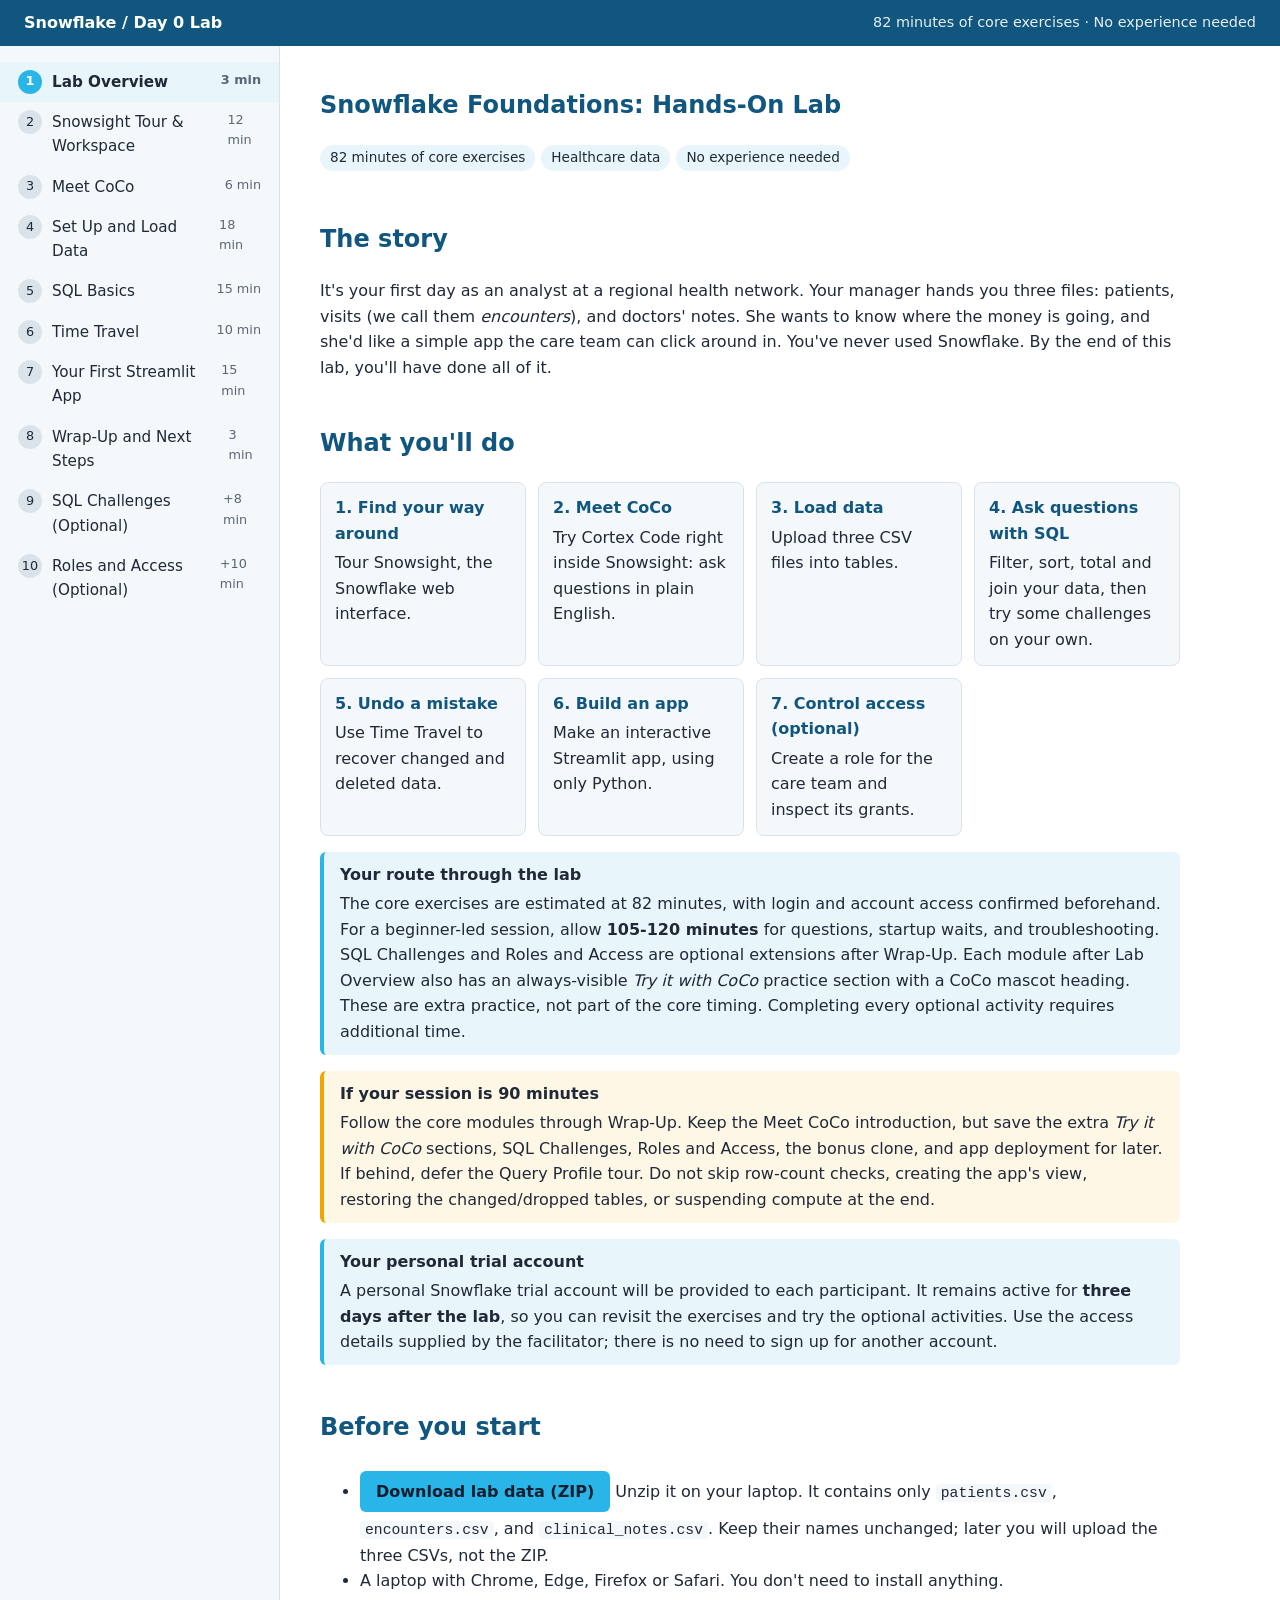
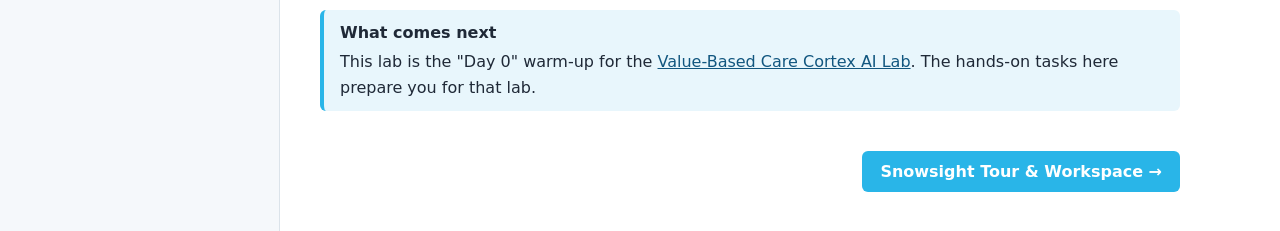
==== commit b67ac80d: "docs(lab): drop CoCo practice from overview Keep the overview focused; practice starts in the follow" ====
--- a/index.html
+++ b/index.html
@@ -19,7 +19,7 @@
       { "type": "file", "path": "time_travel.ipynb" },
       { "type": "file", "path": "streamlit/streamlit_app.py" }
     ],
-    "producerNotes": "The three core synthetic CSVs are generated by data/generate_data.py; data/payer_budget.csv is a separately authored fictional 12-row teaching file. build_materials.py builds exact-data recovery SQL, the three-CSV data ZIP, and the fallback materials ZIP. Setup creates an initially suspended LAB_STREAMLIT_POOL with CPU_X64_XS nodes, MIN_NODES=1 and MAX_NODES=2, sets the workshop account Streamlit default pool and the signed-in user's default warehouse, and preserves table data. Streamlit is created and previewed in Workspaces using the container runtime and st.connection; Snowsight generates app configuration. All exercises stay on ACCOUNTADMIN after initial role setup in an isolated workshop account; access exercises inspect grants without role switching. Primary onboarding uses a public Git-connected workspace; the data ZIP is uploaded manually to a database stage after extraction. Core sections total 82 minutes; optional modules and CoCo practice sections are extra. All 10 CoCo practice sections are always visible under h2 headings with a static inline CoCo penguin icon adapted from the desktop mascot artwork. UI steps grounded in linked Snowflake docs; end-to-end Snowsight verification pending.",
+    "producerNotes": "The three core synthetic CSVs are generated by data/generate_data.py; data/payer_budget.csv is a separately authored fictional 12-row teaching file. build_materials.py builds exact-data recovery SQL, the three-CSV data ZIP, and the fallback materials ZIP. Setup creates an initially suspended LAB_STREAMLIT_POOL with CPU_X64_XS nodes, MIN_NODES=1 and MAX_NODES=2, sets the workshop account Streamlit default pool and the signed-in user's default warehouse, and preserves table data. Streamlit is created and previewed in Workspaces using the container runtime and st.connection; Snowsight generates app configuration. All exercises stay on ACCOUNTADMIN after initial role setup in an isolated workshop account; access exercises inspect grants without role switching. Primary onboarding uses a public Git-connected workspace; the data ZIP is uploaded manually to a database stage after extraction. Core sections total 82 minutes; optional modules and CoCo practice sections are extra. The nine CoCo practice sections, one in each module after Lab Overview, are always visible under h2 headings with a static inline CoCo penguin icon adapted from the desktop mascot artwork. UI steps grounded in linked Snowflake docs; end-to-end Snowsight verification pending.",
     "revisionNotes": "SQL Basics opens the prepopulated root explore.sql; Time Travel opens the SQL-cell workspace notebook time_travel.ipynb and runs one cell at a time, never Run all. Notebook compute is facilitator-verified and suspended after restoration. Meet CoCo practice uses workspace files and fictional inline values before loading tables. Core exercises remain estimated at 82 minutes; allow 105-120 minutes for a beginner session. Load Data includes additional CoCo practice to load payer_budget.csv into DAY0_LAB.HEALTHCARE.PAYER_BUDGET after plan approval in a new chat; existing targets must not be overwritten or appended. The full bundle includes the budget CSV; the data-only ZIP retains three core CSVs. Both guide editions are synchronized by build_guide.py. Live CoCo ingestion and Snowsight notebook/Streamlit rehearsal remain outstanding.",
     "sections": [{"id":"overview"},{"id":"tour"},{"id":"coco"},{"id":"load"},{"id":"sql"},{"id":"timetravel"},{"id":"streamlit"},{"id":"wrapup"},{"id":"challenges"},{"id":"roles"}]
   }
@@ -61,7 +61,7 @@
   </div>
 
   <div class="why"><strong>Your route through the lab</strong>The core exercises are estimated at 82 minutes, with login and account access confirmed beforehand. For a beginner-led session, allow <strong>105-120 minutes</strong> for questions, startup waits, and troubleshooting.
-    SQL Challenges and Roles and Access are optional extensions after Wrap-Up. Each module also has an always-visible <em>Try it with CoCo</em> practice section with a CoCo mascot heading. These are extra practice, not part of the core timing.
+    SQL Challenges and Roles and Access are optional extensions after Wrap-Up. Each module after Lab Overview also has an always-visible <em>Try it with CoCo</em> practice section with a CoCo mascot heading. These are extra practice, not part of the core timing.
     Completing every optional activity requires additional time.</div>
   <div class="tip"><strong>If your session is 90 minutes</strong>Follow the core modules through Wrap-Up. Keep the Meet CoCo introduction, but save the extra <em>Try it with CoCo</em> sections, SQL Challenges, Roles and Access, the bonus clone, and app deployment for later. If behind, defer the Query Profile tour. Do not skip row-count checks, creating the app's view, restoring the changed/dropped tables, or suspending compute at the end.</div>
   <div class="why"><strong>Your personal trial account</strong>A personal Snowflake trial account will be provided to each participant.
@@ -78,12 +78,6 @@
   <div class="why"><strong>What comes next</strong>
     This lab is the "Day 0" warm-up for the <a href="https://sfc-gh-mwalli.github.io/Cortex-AI-Lab/">Value-Based Care Cortex AI Lab</a>.
     The hands-on tasks here prepare you for that lab.</div>
-  <div class="coco-practice">
-    <h2 class="coco-heading"><svg class="coco-icon" viewBox="0 0 72 80" aria-hidden="true" focusable="false" xmlns="http://www.w3.org/2000/svg"><path fill="#58B2E2" d="M22 8h35v14h7v14h7v14h-7v14H15V50H8V36h7V22h7Z"/><path fill="#FBF6E9" d="M29 36h21v20H29Z"/><path fill="#37364A" d="M29 16h7v6h-7Zm14 0h7v6h-7Z"/><path fill="#E09146" d="M36 22h7v14h-7ZM22 50h7v22H18v-7h4Zm28 0h7v15h4v7H50Z"/></svg><span>Try it with CoCo</span></h2>
-    <p>Optional, after opening CoCo in the upcoming module. No lab data is required.</p>
-    <div class="code"><pre>I am new to Snowflake. Explain the path from a CSV on my laptop to a table, a SQL view, and a Streamlit app. Use a healthcare example. Do not create or change anything. Ask me one question to check my understanding.</pre></div>
-    <p><strong>Success check:</strong>Explain why uploading a file is not the same as loading table rows.</p>
-  </div>
 </section>
 
 <!-- ============================ 1. TRIAL + TOUR ============================ -->
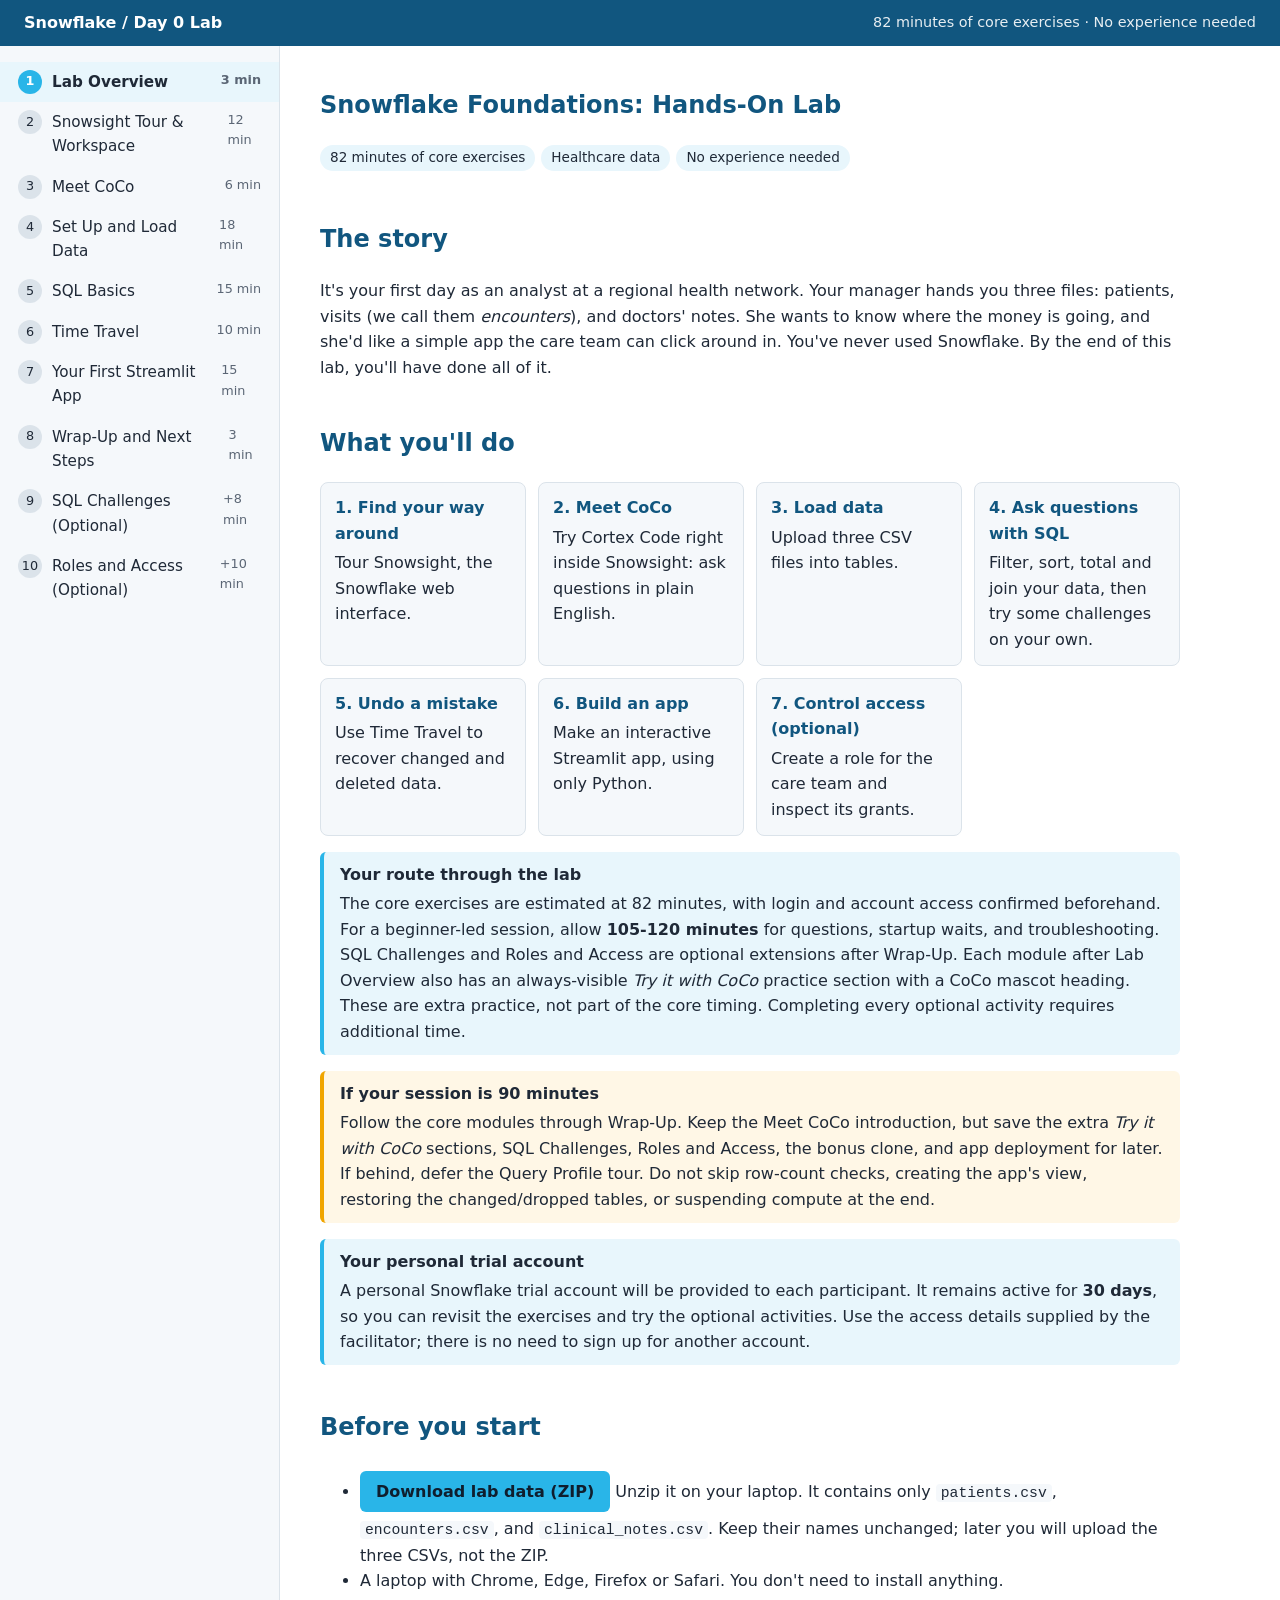
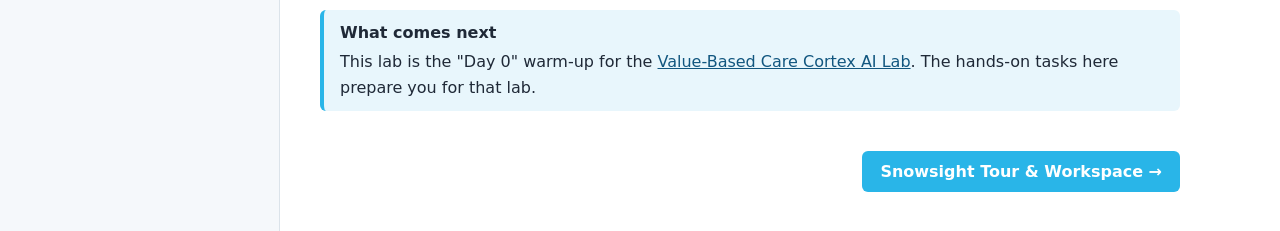
==== commit 292ef470: "docs(lab): add walkthrough screenshots and clarify beginner steps Address facilitator review: show R" ====
--- a/index.html
+++ b/index.html
@@ -19,8 +19,8 @@
       { "type": "file", "path": "time_travel.ipynb" },
       { "type": "file", "path": "streamlit/streamlit_app.py" }
     ],
-    "producerNotes": "The three core synthetic CSVs are generated by data/generate_data.py; data/payer_budget.csv is a separately authored fictional 12-row teaching file. build_materials.py builds exact-data recovery SQL, the three-CSV data ZIP, and the fallback materials ZIP. Setup creates an initially suspended LAB_STREAMLIT_POOL with CPU_X64_XS nodes, MIN_NODES=1 and MAX_NODES=2, sets the workshop account Streamlit default pool and the signed-in user's default warehouse, and preserves table data. Streamlit is created and previewed in Workspaces using the container runtime and st.connection; Snowsight generates app configuration. All exercises stay on ACCOUNTADMIN after initial role setup in an isolated workshop account; access exercises inspect grants without role switching. Primary onboarding uses a public Git-connected workspace; the data ZIP is uploaded manually to a database stage after extraction. Core sections total 82 minutes; optional modules and CoCo practice sections are extra. The nine CoCo practice sections, one in each module after Lab Overview, are always visible under h2 headings with a static inline CoCo penguin icon adapted from the desktop mascot artwork. UI steps grounded in linked Snowflake docs; end-to-end Snowsight verification pending.",
-    "revisionNotes": "SQL Basics opens the prepopulated root explore.sql; Time Travel opens the SQL-cell workspace notebook time_travel.ipynb and runs one cell at a time, never Run all. Notebook compute is facilitator-verified and suspended after restoration. Meet CoCo practice uses workspace files and fictional inline values before loading tables. Core exercises remain estimated at 82 minutes; allow 105-120 minutes for a beginner session. Load Data includes additional CoCo practice to load payer_budget.csv into DAY0_LAB.HEALTHCARE.PAYER_BUDGET after plan approval in a new chat; existing targets must not be overwritten or appended. The full bundle includes the budget CSV; the data-only ZIP retains three core CSVs. Both guide editions are synchronized by build_guide.py. Live CoCo ingestion and Snowsight notebook/Streamlit rehearsal remain outstanding.",
+    "producerNotes": "The three core synthetic CSVs are generated by tools/generate_data.py; data/payer_budget.csv is a separately authored fictional 12-row teaching file. tools/build_materials.py builds exact-data recovery SQL, the three-CSV data ZIP, and the fallback materials ZIP. Setup creates an initially suspended LAB_STREAMLIT_POOL with CPU_X64_XS nodes, MIN_NODES=1 and MAX_NODES=2, sets the workshop account Streamlit default pool and the signed-in user's default warehouse, and preserves table data. Streamlit is created and previewed in Workspaces using the container runtime and st.connection; Snowsight generates app configuration. All exercises stay on ACCOUNTADMIN after initial role setup in an isolated workshop account; access exercises inspect grants without role switching. Primary onboarding uses a public Git-connected workspace; the data ZIP is uploaded manually to a database stage after extraction. Core sections total 82 minutes; optional modules and CoCo practice sections are extra. The nine CoCo practice sections, one in each module after Lab Overview, are always visible under h2 headings with a static inline CoCo penguin icon adapted from the desktop mascot artwork. UI steps grounded in linked Snowflake docs; end-to-end Snowsight verification pending.",
+    "revisionNotes": "SQL Basics opens the prepopulated root explore.sql; Time Travel opens the SQL-cell workspace notebook time_travel.ipynb and runs one cell at a time, never Run all. Notebook compute uses SYSTEM_COMPUTE_POOL_CPU with a 15-minute idle timeout preset by setup and is suspended after restoration. Meet CoCo practice uses workspace files and fictional inline values before loading tables. Core exercises remain estimated at 82 minutes; allow 105-120 minutes for a beginner session. Load Data includes additional CoCo practice to load payer_budget.csv into DAY0_LAB.HEALTHCARE.PAYER_BUDGET after plan approval in a new chat; existing targets must not be overwritten or appended. The full bundle includes the budget CSV; the data-only ZIP retains three core CSVs. Both guide editions are synchronized by tools/build_guide.py. The full lab, including notebook, Streamlit, and teardown, was rehearsed end-to-end in a lab account; live CoCo payer-budget ingestion still needs facilitator rehearsal.",
     "sections": [{"id":"overview"},{"id":"tour"},{"id":"coco"},{"id":"load"},{"id":"sql"},{"id":"timetravel"},{"id":"streamlit"},{"id":"wrapup"},{"id":"challenges"},{"id":"roles"}]
   }
   </script>
@@ -65,7 +65,7 @@
     Completing every optional activity requires additional time.</div>
   <div class="tip"><strong>If your session is 90 minutes</strong>Follow the core modules through Wrap-Up. Keep the Meet CoCo introduction, but save the extra <em>Try it with CoCo</em> sections, SQL Challenges, Roles and Access, the bonus clone, and app deployment for later. If behind, defer the Query Profile tour. Do not skip row-count checks, creating the app's view, restoring the changed/dropped tables, or suspending compute at the end.</div>
   <div class="why"><strong>Your personal trial account</strong>A personal Snowflake trial account will be provided to each participant.
-    It remains active for <strong>three days after the lab</strong>, so you can revisit the exercises and try the optional activities.
+    It remains active for <strong>30 days</strong>, so you can revisit the exercises and try the optional activities.
     Use the access details supplied by the facilitator; there is no need to sign up for another account.</div>
   <h2>Before you start</h2>
   <ul>
@@ -86,7 +86,7 @@
 
   <h2>1. Sign in to your provided personal trial account</h2>
   <ol>
-    <li>Open the personal trial account URL supplied by your facilitator and follow the supplied sign-in instructions. This is your own lab account, available during the workshop and for <strong>three days afterward</strong>. Do not use a work or production account, and do not create another trial.</li>
+    <li>Open the personal trial account URL supplied by your facilitator and follow the supplied sign-in instructions. This is your own lab account, active for <strong>30 days</strong>. Do not use a work or production account, and do not create another trial.</li>
     <li>Confirm the organization/account name in the account menu. If you see production data or do not recognize the account, stop and ask your facilitator.</li>
     <li>Bookmark the URL. Keep this guide and Snowsight in separate browser tabs so you can switch between instructions and your work.</li>
     <li><strong>Set your role once:</strong> open your user menu (your name, usually lower left), choose <strong>Switch role → ACCOUNTADMIN</strong>, and leave it selected for the entire lab, including optional exercises. If it is unavailable, stop and ask your facilitator.</li>
@@ -125,30 +125,35 @@
   <p>First allow this lab account to read the public repository. This one-time bootstrap must happen <strong>before</strong> creating the Git workspace.</p>
   <ol>
     <li>In <strong>Projects → Workspaces → My Workspace</strong>, use <strong>+ Add new → SQL File</strong> to create <code>git_bootstrap.sql</code>.</li>
-    <li>In your provided lab account only, paste the following SQL and run the entire block. If <code>ACCOUNTADMIN</code> is unavailable, ask your facilitator to create the integration; do not request admin access to a production account.</li>
-  </ol>
+    <li>In your provided lab account only, paste the following SQL and run the entire block: select the <strong>down arrow next to the blue Run (▶) button</strong>, then choose <strong>Run all</strong> (shortcut: <kbd>Ctrl</kbd>+<kbd>Shift</kbd>+<kbd>Enter</kbd>, or <kbd>⌘</kbd>+<kbd>Shift</kbd>+<kbd>Enter</kbd> on Mac). The blue button by itself runs only the statement under your cursor. If <code>ACCOUNTADMIN</code> is unavailable, ask your facilitator to create the integration; do not request admin access to a production account.</li>
+  </ol>
+  <figure class="shot"><img src="assets/img/run_all.png" alt="The down arrow next to the blue Run button opens a menu with Run all, shortcut Ctrl+Shift+Enter" loading="lazy" /><figcaption>Use the arrow beside Run, then Run all.</figcaption></figure>
   <div class="code"><pre>USE ROLE ACCOUNTADMIN;
 
 CREATE API INTEGRATION IF NOT EXISTS SNOWCAMP_GIT_INTEGRATION
   API_PROVIDER = git_https_api
   API_ALLOWED_PREFIXES = (
-    'https://github.com/sfc-gh-gfuribondo/snowcamp-0day-lab'
+    'https://github.com'
   )
   ENABLED = TRUE;</pre></div>
   <ol start="3">
-    <li>The Snowsight user-menu role should still be <code>ACCOUNTADMIN</code>, selected at sign-in. That role controls which integrations the creation dialog can see. The bootstrap sets the SQL session to the same role; later exercises contain no role-switch commands.</li>
-    <li>Open the workspace selector/header and choose <strong>From Git repository</strong>. Do not choose <em>Shared workspace</em>.</li>
-    <li>Paste the repository URL below. Set <strong>Workspace name</strong> to <code>snowcamp</code>, select <strong>API Integration</strong> <code>SNOWCAMP_GIT_INTEGRATION</code>, choose <strong>Public repository</strong> authentication, then select <strong>Create</strong>.</li>
+    <li>The Snowsight user-menu role should still be <code>ACCOUNTADMIN</code>, selected at sign-in. That role controls which integrations the creation dialog can see. The bootstrap sets the SQL session to the same role. Each lab SQL file also starts with <code>USE ROLE ACCOUNTADMIN;</code>, because a workspace file's role picker can default to a different role; that line keeps the same role rather than switching.</li>
+    <li>In the Workspaces pane, select the <strong>+</strong> at the top (next to <em>Databases</em>), then choose <strong>Git workspace</strong>. The <strong>Create workspace from Git repository</strong> dialog opens. Do not choose <em>Shared workspace</em>.
+      <figure class="shot"><img src="assets/img/git_workspace_menu.png" alt="The plus button in the Workspaces pane opens Create new with Private, Shared, and Git workspace options" loading="lazy" /><figcaption>+ → Git workspace.</figcaption></figure></li>
+    <li>Paste the repository URL below. The name auto-fills as <code>snowcamp-0day-lab</code>; <strong>change Workspace name to <code>snowcamp</code></strong> before continuing. Select <strong>API Integration</strong> <code>SNOWCAMP_GIT_INTEGRATION</code>, choose <strong>Public repository</strong> authentication, then select <strong>Create</strong>.</li>
   </ol>
   <div class="code"><pre>https://github.com/sfc-gh-gfuribondo/snowcamp-0day-lab.git</pre></div>
+  <figure class="shot"><img src="assets/img/git_dialog.png" alt="Create workspace from Git repository dialog: repository URL pasted, name changed to snowcamp, SNOWCAMP_GIT_INTEGRATION selected, Public repository chosen, then Create" loading="lazy" /><figcaption>What you should see before selecting Create.</figcaption></figure>
   <ol start="6">
-    <li>Confirm <strong>snowcamp</strong> is selected and the branch is <code>main</code>. Expand <code>data</code> to find <code>setup.sql</code> and <code>load_data.sql</code>; expand <code>streamlit</code> to find <code>streamlit_app.py</code>.</li>
-    <li>Find <code>explore.sql</code> and <code>time_travel.ipynb</code> at the workspace root. They already contain the SQL Basics and Time Travel exercises; do not create blank replacements. Open <code>explore.sql</code> to preview its numbered sections, but wait until after loading data to run them. Its SQL toolbar should show <code>ACCOUNTADMIN</code>; leave that role unchanged.</li>
+    <li>Confirm <strong>snowcamp</strong> is selected and the branch is <code>main</code>. The blue note about public authentication is expected.
+      <figure class="shot"><img src="assets/img/git_confirm_branch.png" alt="Workspace selector shows snowcamp, the Changes tab, and branch main" loading="lazy" /><figcaption>Workspace <code>snowcamp</code>, branch <code>main</code>.</figcaption></figure>
+      Select the <strong>Files</strong> tab and expand <code>data</code> to find <code>setup.sql</code> and <code>load_data.sql</code>; expand <code>streamlit</code> to find <code>streamlit_app.py</code>.</li>
+    <li>Find <code>explore.sql</code> and <code>time_travel.ipynb</code> at the workspace root. They already contain the SQL Basics and Time Travel exercises; do not create blank replacements. Open <code>explore.sql</code> to preview its numbered sections, but wait until after loading data to run them. Each file has its own role picker; if a file shows a different role such as <code>SYSADMIN</code>, the file's first <code>USE ROLE ACCOUNTADMIN;</code> line corrects it when run.</li>
   </ol>
   <div class="tip"><strong>No GitHub sign-in required</strong>The public-repository connection brings code into your private workspace; it cannot push your edits back to the lab repository. You do not need to commit or push during the lab. Download your edited files before your trial expires.</div>
   <details><summary>Fallback: Git connection is unavailable</summary>
     <p>Ask your facilitator first. Download and unzip the <a href="snowcamp-materials.zip" download>full materials bundle</a>. From the workspace header, choose <strong>Create workspace → Private workspace</strong> and name it <code>snowcamp</code>.
-      Inside it, use <strong>+ Add new → Upload Files</strong> to upload <code>setup.sql</code>, <code>load_data.sql</code>, <code>explore.sql</code>, <code>time_travel.ipynb</code>, and <code>streamlit_app.py</code> from the extracted bundle.
+      Inside it, use <strong>+ Add new → Upload Files</strong> to upload <code>setup.sql</code>, <code>load_data.sql</code>, <code>explore.sql</code>, <code>time_travel.ipynb</code>, <code>streamlit_app.py</code>, and <code>teardown.sql</code> from the extracted bundle.
       Uploaded files may be at the workspace root rather than in the <code>data/</code> and <code>streamlit/</code> folders used below. The CSV upload and loading steps are unchanged.</p>
   </details>
   <div class="why"><strong>Checkpoint</strong>You can see <code>snowcamp</code>, the lab SQL and Python files, the prepopulated <code>explore.sql</code>, and <code>time_travel.ipynb</code>.
@@ -156,6 +161,7 @@
   <p>Reference: <a href="https://docs.snowflake.com/en/user-guide/ui-snowsight/workspaces-git">Git-connected Workspaces guide</a>.</p>
   <div class="coco-practice">
     <h2 class="coco-heading"><svg class="coco-icon" viewBox="0 0 72 80" aria-hidden="true" focusable="false" xmlns="http://www.w3.org/2000/svg"><path fill="#58B2E2" d="M22 8h35v14h7v14h7v14h-7v14H15V50H8V36h7V22h7Z"/><path fill="#FBF6E9" d="M29 36h21v20H29Z"/><path fill="#37364A" d="M29 16h7v6h-7Zm14 0h7v6h-7Z"/><path fill="#E09146" d="M36 22h7v14h-7ZM22 50h7v22H18v-7h4Zm28 0h7v15h4v7H50Z"/></svg><span>Try it with CoCo</span></h2>
+    <p><strong>Open CoCo</strong> from the CoCo icon in the bottom-right corner of Snowsight. The next module covers CoCo in more detail; copy the prompt below with the copy button and paste it into the chat.</p>
     <div class="code"><pre>I created a private Git-connected workspace called snowcamp. Explain the difference between its code files and objects in a database schema. Explain why a CSV visible in the Git workspace is not automatically loaded. Describe where setup.sql, an uploaded CSV, and the resulting table belong. Do not create or change anything.</pre></div>
     <p><strong>Success check:</strong>Point to your workspace file list, then locate Database Explorer without confusing the two.</p>
   </div>
@@ -204,13 +210,14 @@
   </table></div>
 
   <div class="tip"><strong>Good to know</strong>
-    CoCo can execute multi-step tasks, not just suggest SQL. It starts with your default role, which the facilitator should configure as <code>ACCOUNTADMIN</code> in this workshop account. The user menu, SQL files, and CoCo have separate contexts; setting one is not a global role change. If any context shows a different role, stop and ask the facilitator to correct the initial setup rather than switching roles during the exercises.
-    For this introduction, choose <strong>+ → Restrict this chat → Read-only</strong> and ask for explanations or draft SQL.
+    CoCo can execute multi-step tasks, not just suggest SQL. It starts with your default role, which the facilitator should configure as <code>ACCOUNTADMIN</code> in this workshop account. The user menu, SQL files, and CoCo have separate contexts; setting one is not a global role change. Lab SQL files fix their own role with a first <code>USE ROLE ACCOUNTADMIN;</code> line, so a file showing <code>SYSADMIN</code> is expected. If the user menu or CoCo shows a different role, stop and ask the facilitator to correct the initial setup rather than switching roles during the exercises.
+    For this introduction, keep the chat read-only (steps below) and ask for explanations or draft SQL.
     Review generated queries and suggested edits; AI output can be incorrect.</div>
 
   <div class="coco-practice">
     <h2 class="coco-heading"><svg class="coco-icon" viewBox="0 0 72 80" aria-hidden="true" focusable="false" xmlns="http://www.w3.org/2000/svg"><path fill="#58B2E2" d="M22 8h35v14h7v14h7v14h-7v14H15V50H8V36h7V22h7Z"/><path fill="#FBF6E9" d="M29 36h21v20H29Z"/><path fill="#37364A" d="M29 16h7v6h-7Zm14 0h7v6h-7Z"/><path fill="#E09146" d="M36 22h7v14h-7ZM22 50h7v22H18v-7h4Zm28 0h7v15h4v7H50Z"/></svg><span>Try it with CoCo</span></h2>
-    <p><strong>Try one now; no loaded tables required.</strong>Keep the chat read-only. Open the named file when a prompt asks about it. If CoCo cannot see it, attach the file or select its text as context rather than accepting a guessed answer.</p>
+    <p><strong>Try one now; no loaded tables required.</strong>First make this chat read-only: in the CoCo panel select <strong>+</strong>, then <strong>Restrict this chat → Read-only</strong>. Open the named file when a prompt asks about it. If CoCo cannot see it, attach the file or select its text as context rather than accepting a guessed answer.</p>
+    <figure class="shot"><img src="assets/img/restricted_coco.gif" alt="Animation: in the CoCo panel, select plus, Restrict this chat, then Read-only" loading="lazy" /><figcaption>+ → Restrict this chat → Read-only.</figcaption></figure>
     <h3>1. Get a map of your new workspace</h3>
     <div class="code"><pre>I just connected the snowcamp lab repository. Inspect its file list, without running code or changing files. Give me a five-step route from setup to a working app, naming the files I will open. Explain why seeing patients.csv in this workspace does not mean PATIENTS is loaded. If you cannot see the files, tell me what context to attach. Keep it under 150 words.</pre></div>
     <p><strong>Success check:</strong>Find the named files in your workspace and explain the separate stage-upload step.</p>
@@ -231,13 +238,18 @@
   <h2>1. Run setup.sql in the snowcamp workspace</h2>
   <ol>
     <li>Return to <strong>Projects → Workspaces → snowcamp</strong>. If missing, complete <a href="#tour">the required workspace creation step</a> first.</li>
-    <li>Open <code>data/setup.sql</code> in your Git-connected workspace. The Snowsight user menu and SQL toolbar should still show <code>ACCOUNTADMIN</code>. Leave the role unchanged.</li>
-    <li>Use the dropdown next to <strong>Run → Run all</strong>. The script creates lab infrastructure, sets the account's default Streamlit compute pool to <code>LAB_STREAMLIT_POOL</code>, and sets your user's default warehouse to <code>LAB_WH</code>. It does not load data or erase existing rows. The same code is shown below.</li>
-    <li>After it finishes, check the SQL toolbar: <code>ACCOUNTADMIN · LAB_WH · DAY0_LAB · HEALTHCARE</code>. Inspect the compute-pool result for <code>LAB_STREAMLIT_POOL</code> and the parameter result for the same default pool. The last result should list three tables.</li>
+    <li>Open <code>data/setup.sql</code> in your Git-connected workspace. The file's role picker may show <code>SYSADMIN</code>; that is fine because the script starts with <code>USE ROLE ACCOUNTADMIN;</code>.</li>
+    <li>Use the dropdown next to <strong>Run → Run all</strong>. The script creates lab infrastructure, sets the account's default Streamlit compute pool to <code>LAB_STREAMLIT_POOL</code>, and sets your user's default warehouse to <code>LAB_WH</code>. It also pre-selects a 15-minute idle timeout for new notebook services. It does not load data or erase existing rows. The same code is shown below.</li>
+    <li>After it finishes, check the SQL context bar, the row of selectors above the editor, which should read <code>ACCOUNTADMIN · LAB_WH · DAY0_LAB · HEALTHCARE</code>. Inspect the compute-pool result for <code>LAB_STREAMLIT_POOL</code> and the parameter result for the same default pool. The last result should list three tables.
+      <figure class="shot"><img src="assets/img/sql_bar_check.gif" alt="Animation: checking the role, warehouse, database and schema selectors above the SQL editor" loading="lazy" /><figcaption>Where to check role, warehouse, database and schema.</figcaption></figure></li>
   </ol>
   <div class="tip"><strong>Workshop account only</strong>This setup changes an account-wide Streamlit default and your user's default warehouse. Run it only in your provided personal lab account. Rerunning reapplies those defaults; existing objects are not replaced. If any statement fails, stop and ask the facilitator rather than changing roles or bypassing account restrictions.</div>
 
-  <div class="code"><pre>-- 1. A small compute engine that pauses itself after 60 idle seconds
+  <p class="code-caption"><strong>For reference: contents of <code>data/setup.sql</code>.</strong> This is the same code you just ran with Run all; you do not need to run it again.</p>
+  <div class="code"><pre>-- Fix this file's role (its picker can default to SYSADMIN)
+USE ROLE ACCOUNTADMIN;
+
+-- 1. A small compute engine that pauses itself after 60 idle seconds
 CREATE WAREHOUSE IF NOT EXISTS LAB_WH
   WAREHOUSE_SIZE = 'XSMALL'
   AUTO_SUSPEND = 60
@@ -257,6 +269,8 @@
 ALTER ACCOUNT SET DEFAULT_STREAMLIT_COMPUTE_POOL = 'LAB_STREAMLIT_POOL';
 -- With no user name, ALTER USER changes your own default warehouse
 ALTER USER SET DEFAULT_WAREHOUSE = 'LAB_WH';
+-- Workshop account only: 15-minute default idle timeout for notebook services
+ALTER ACCOUNT SET NOTEBOOK_VNEXT_IDLE_TIMEOUT_OPTIONS_MINUTES = '15,30,60';
 
 -- 3. A database and schema (the "folders")
 CREATE DATABASE IF NOT EXISTS DAY0_LAB;
@@ -299,17 +313,21 @@
   <p><a class="download-btn" href="snowcamp-data.zip" download>Download lab data (ZIP)</a></p>
   <p>If you already downloaded it, use that copy. Unzip <code>snowcamp-data.zip</code> on your laptop and locate the three CSV files. <strong>Upload the extracted CSVs, not the ZIP or its containing folder.</strong></p>
   <ol>
-    <li>Keep the Snowsight user-menu role at <code>ACCOUNTADMIN</code>. Open <strong>Ingestion → Add Data → Load files into a Stage</strong>.</li>
+    <li>Keep the Snowsight user-menu role at <code>ACCOUNTADMIN</code>. Open <strong>Catalog → Database Explorer → DAY0_LAB → HEALTHCARE → Stages → LAB_DATA</strong>, then use the upload button at the top right of the stage page.</li>
     <li>Select all three downloaded files: <code>patients.csv</code>, <code>encounters.csv</code>, and <code>clinical_notes.csv</code>. Keep the filenames unchanged.</li>
-    <li>Select database <code>DAY0_LAB</code>, schema <code>HEALTHCARE</code>, and stage <code>LAB_DATA</code>. Leave the optional path blank so files land at the stage root.</li>
+    <li>Confirm the dialog targets <code>DAY0_LAB.HEALTHCARE.LAB_DATA</code>. Leave the optional path blank so files land at the stage root.</li>
     <li>Select <strong>Upload</strong> and wait for completion. This stores files; it does not load table rows yet.</li>
+  </ol>
+  <figure class="shot"><img src="assets/img/upload_data_to_stage.gif" alt="Animation: opening the LAB_DATA stage in Database Explorer and uploading the three CSV files" loading="lazy" /><figcaption>Uploading the three CSVs to the LAB_DATA stage.</figcaption></figure>
+  <ol start="5">
     <li>Return to <strong>snowcamp</strong> and open <code>data/load_data.sql</code>. Run the context statements and <code>LIST</code> first. Expect exactly the three CSV filenames.</li>
   </ol>
-  <p>Alternative navigation for viewing files: <strong>Catalog → Explorer → DAY0_LAB → HEALTHCARE → Stages → LAB_DATA</strong>.
+  <p>Alternative: <strong>Ingestion → Add Data → Load files into a Stage</strong>, if that page loads in your account.
     See <a href="https://docs.snowflake.com/en/user-guide/data-load-local-file-system-stage-ui">staging files using Snowsight</a>.</p>
   <h2>3. Load the staged files into tables</h2>
   <p>Run the rest of <code>data/load_data.sql</code>, or copy this block. Read each COPY result: <strong>LOADED</strong>, expected row count, and <strong>0 errors</strong>.</p>
-  <div class="code"><pre>USE WAREHOUSE LAB_WH;
+  <div class="code"><pre>USE ROLE ACCOUNTADMIN;
+USE WAREHOUSE LAB_WH;
 USE SCHEMA DAY0_LAB.HEALTHCARE;
 LIST @LAB_DATA;
 
@@ -343,7 +361,7 @@
     <p><strong>Additional practice, after the three core tables are loaded.</strong>Open <code>data/payer_budget.csv</code> in your <code>snowcamp</code> workspace. It contains 12 fictional budget records: four months and three plan types. These illustrative amounts are not healthcare benchmarks and are not tied to the encounter dataset.</p>
     <p>If the file is missing, <a href="data/payer_budget.csv" download>download payer_budget.csv</a> and upload it to your workspace. It is also in the full materials bundle, but deliberately not in the three-CSV data ZIP. Use its actual workspace path in the prompt if uploaded at the root.</p>
     <ol>
-      <li>Start a <strong>new CoCo chat</strong> in this workspace. The earlier read-only chat cannot perform this load, and its restriction cannot be relaxed within that chat. Keep <code>ACCOUNTADMIN</code> selected in your provided workshop account; retain tool approval prompts rather than bypassing them.</li>
+      <li><mark><strong>Start a new CoCo chat.</strong></mark> Start a new chat from the CoCo panel, and do not restrict it. Your earlier chat is read-only, so it cannot load data, and that restriction cannot be removed within the same chat. Keep <code>ACCOUNTADMIN</code> selected in your provided workshop account; retain tool approval prompts rather than bypassing them.</li>
       <li>Send the prompt below. Review the proposed columns, source file, destination, and loading method before approving any writes. If CoCo cannot read the workspace CSV or load it with the available tools, stop and ask the facilitator; do not invent rows or add credentials.</li>
       <li>After reviewing the plan, reply: <em>Proceed with the reviewed plan in this workshop account.</em> Approve only the explained actions. If the target table already exists, stop and review it with the facilitator instead of replacing it or loading again.</li>
     </ol>
@@ -368,7 +386,8 @@
     <li>Select and run section <strong>0. Set the context</strong>, then run sections 1-6 one at a time. Use the selected-statement Run control rather than Run all, and inspect each result. Section 6 creates the view needed by the app.</li>
   </ol>
   <p>Each SQL file can have a different context, so run section 0 even if you already ran setup in another file. Keep <code>ACCOUNTADMIN</code> selected. The code below is a reading reference; run the matching section already in <code>explore.sql</code>. You can add your own practice at the bottom; no Git commit or push is needed.</p>
-  <div class="code"><pre>USE WAREHOUSE LAB_WH;
+  <div class="code"><pre>USE ROLE ACCOUNTADMIN;
+USE WAREHOUSE LAB_WH;
 USE SCHEMA DAY0_LAB.HEALTHCARE;</pre></div>
 
   <h2>1. Look at some rows</h2>
@@ -518,9 +537,9 @@
   <h2>1. Open and connect the notebook</h2>
   <ol>
     <li>In <strong>Projects → Workspaces → snowcamp</strong>, open <code>time_travel.ipynb</code> at the workspace root. If missing, <a href="time_travel.ipynb" download>download the Time Travel notebook</a> and upload it with <strong>+ Add new → Upload Files</strong>.</li>
-    <li>Confirm the notebook picker shows <code>ACCOUNTADMIN</code> and select <code>LAB_WH</code> as its query warehouse. If the role is different, ask the facilitator to correct the initial setup.</li>
-    <li>Connect to the facilitator-approved CPU notebook service/pool. Use a short idle timeout, such as 15 minutes if offered. Notebook compute is separate from the SQL warehouse; the facilitator must verify <code>NOTEBOOK</code> workloads are allowed. Do not assume the Streamlit pool's configuration is suitable or create extra pools to bypass a restriction.</li>
-    <li>Use <strong>Run this cell only</strong> (Cmd+Enter on Mac, Ctrl+Enter on Windows) for each SQL cell. The SQL and fully qualified table names are already present.</li>
+    <li>Confirm the notebook picker shows <code>ACCOUNTADMIN</code> and select <code>LAB_WH</code> as its query warehouse. If it shows a different role, select <code>ACCOUNTADMIN</code> in that picker; if it is not offered, ask the facilitator.</li>
+    <li>Select <strong>Connect</strong>. In the <strong>Connect your notebook</strong> dialog, keep the suggested service name and check the summary: <code>SYSTEM_COMPUTE_POOL_CPU</code> with a <strong>15 minutes</strong> idle timeout (expand <strong>Service settings</strong> to change it if needed). Then select <strong>Create and connect</strong>. First startup can take a few minutes. Notebook compute is separate from the SQL warehouse; the facilitator must verify <code>NOTEBOOK</code> workloads are allowed. Do not assume the Streamlit pool's configuration is suitable or create extra pools to bypass a restriction.</li>
+    <li>Use <strong>Run this cell only</strong> (Cmd+Enter on Mac, Ctrl+Enter on Windows) for each SQL cell, top to bottom, <strong>once each</strong>. Running a cell twice or out of order can change the results you compare later. The SQL and fully qualified table names are already present.</li>
   </ol>
   <div class="tip"><strong>Do not use Run all</strong>The notebook intentionally changes data, drops a table, and demonstrates an error. Run each cell separately and read its checkpoint. Keep the same notebook session through restoration; do not restart or suspend compute halfway through.</div>
   <h2>2. Follow the notebook sections</h2>
@@ -552,8 +571,9 @@
   <h2>1. Create the app inside your workspace</h2>
   <ol>
     <li>Open <strong>Projects → Workspaces → snowcamp</strong>. Leave <code>ACCOUNTADMIN</code> selected for the entire exercise.</li>
-    <li>Select <strong>+ Add new → Streamlit app</strong>. Snowflake creates an app folder with <code>streamlit_app.py</code>, <code>pyproject.toml</code>, <code>snowflake.yml</code>, and <code>.streamlit/config.toml</code>. Use the newly created folder for your app, not the repository's reference <code>streamlit</code> folder.</li>
-    <li>Open the generated <code>streamlit_app.py</code>. In the app's <strong>Settings → Execution</strong>, select <code>LAB_WH</code> as the query warehouse. Setup configured <code>LAB_STREAMLIT_POOL</code> as the account's default compute pool. The app runs on a <strong>container runtime</strong>; the warehouse runs its SQL queries.</li>
+    <li>Select <strong>+ Add new → Streamlit App</strong> and enter folder name <code>encounter_explorer</code> when prompted. Snowflake creates the app folder with <code>streamlit_app.py</code>, <code>pyproject.toml</code>, <code>snowflake.yml</code>, and <code>.streamlit/config.toml</code>. Use the newly created folder for your app, not the repository's reference <code>streamlit</code> folder.</li>
+    <li>Open the generated <code>streamlit_app.py</code>. Open the app's settings from the gear/settings control in the app's project pane and verify the query warehouse is <code>LAB_WH</code> (select it if not). The settings show <strong>Targets</strong> and <strong>Network</strong> tabs; an error dot on the auto-created deploy target is expected before deployment and can be ignored. Setup configured <code>LAB_STREAMLIT_POOL</code> as the account's default compute pool. Select <strong>Save settings</strong> if you changed anything. The app runs on a <strong>container runtime</strong>; the warehouse runs its SQL queries.
+      <figure class="shot"><img src="assets/img/streamlit_app_settings.png" alt="App settings dialog, Targets tab: Preview in workspace with compute pool LAB_STREAMLIT_POOL and query warehouse LAB_WH" loading="lazy" /><figcaption>Compute pool <code>LAB_STREAMLIT_POOL</code>, query warehouse <code>LAB_WH</code>.</figcaption></figure></li>
     <li>Select <strong>Run</strong> to preview the starter app. This is your private development app; no database or schema selection is needed until deployment.</li>
   </ol>
   <div class="tip"><strong>Before this module</strong>Complete setup, including creation of <code>LAB_STREAMLIT_POOL</code>, its default-pool setting, and your <code>LAB_WH</code> default warehouse. The facilitator must verify Streamlit workloads are allowed and the pool can start in the workshop region. If the Streamlit option is missing or the preview cannot start, stop and ask the facilitator; do not switch roles or create extra compute pools to work around it.</div>
@@ -713,27 +733,31 @@
     </tbody>
   </table></div>
 
-  <h2>Your next three days</h2>
-  <p>Your provided personal trial account stays active for <strong>three days after the lab</strong>. Use that time to revisit
+  <h2>Your next 30 days</h2>
+  <p>Your provided personal trial account stays active for <strong>30 days</strong>. Use that time to revisit
     the <em>Try it with CoCo</em> sections, complete the optional SQL and access exercises, and refine your app.</p>
   <ul>
     <li>Confirm the exact account expiration time with your facilitator.</li>
     <li>Before access expires, download your edited SQL, notebook, and Python files from <code>snowcamp</code>. Include your generated Streamlit app folder and its configuration files, not just the repository's reference Python file. Export notebook results as HTML separately if you want to keep them.</li>
-    <li>Keep <code>snowcamp-data.zip</code> and your downloaded work on your laptop. If you used the full materials fallback, keep that ZIP too. Do not rely on continued access to the account, app, or workspace after the three-day window.</li>
+    <li>Keep <code>snowcamp-data.zip</code> and your downloaded work on your laptop. If you used the full materials fallback, keep that ZIP too. Do not rely on continued access to the account, app, or workspace after the 30-day trial ends.</li>
   </ul>
   <h2>Keep costs low</h2>
-  <p>Confirm the Time Travel notebook service is suspended using its <strong>Connected</strong> menu. It may use a different compute pool from Streamlit, and closing its tab is not enough.</p>
+  <p>Confirm the Time Travel notebook service is suspended using its <strong>Connected</strong> menu. It may use a different compute pool from Streamlit, and closing its tab is not enough. Its 15-minute idle timeout also suspends it automatically.</p>
   <p>When finished, close the app preview and any deployed-app tabs, then suspend the lab compute pool from a SQL file. This pauses apps on this dedicated lab pool without deleting their code or data:</p>
   <div class="code"><pre>ALTER COMPUTE POOL LAB_STREAMLIT_POOL SUSPEND;</pre></div>
   <p>The pool is configured to auto-resume when used again, so reopening an app can restart it. Suspending <code>LAB_WH</code> alone does not suspend the pool. Your warehouse also pauses after 60 idle seconds; if it is still running, you can pause it now:</p>
   <div class="code"><pre>ALTER WAREHOUSE LAB_WH SUSPEND;</pre></div>
+  <details><summary>Optional: remove everything the lab created</summary>
+    <p>Only when you are completely finished, and only in your provided workshop account. First download any work you want to keep, and close app and notebook tabs. Then open <code>data/teardown.sql</code> in <code>snowcamp</code> (or <a href="data/teardown.sql" download>download teardown.sql</a>) and run the entire file with <code>ACCOUNTADMIN</code> still selected.</p>
+    <p>It <strong>permanently drops</strong> <code>DAY0_LAB</code> (all tables, the view, stage files, and any deployed app), <code>CARE_TEAM</code>, <code>LAB_STREAMLIT_POOL</code>, <code>LAB_WH</code>, <code>SNOWCAMP_GIT_INTEGRATION</code>, and <strong>all of your notebook services</strong> in this account, and clears the Streamlit pool, warehouse, and notebook-timeout defaults set by setup. Afterward the <code>snowcamp</code> workspace can no longer sync from Git; delete it manually from the workspace menu: <strong>More options → Delete</strong>.</p>
+  </details>
 
   <h2>Next course: Cortex AI Lab</h2>
   <p>This is a <strong>skills prerequisite, not a shared-data continuation</strong> of the
     <a href="https://sfc-gh-mwalli.github.io/Cortex-AI-Lab/">Value-Based Care Cortex AI Lab</a>.
     Our three small, independently generated teaching tables are not the Synthea dataset used there.</p>
   <ul>
-    <li>Use the provided personal trial account during its three-day post-lab access window if your facilitator confirms it supports the AI course. Confirm AI prerequisites before starting; do not create another trial just to continue.</li>
+    <li>Use the provided personal trial account during its 30-day trial if your facilitator confirms it supports the AI course. Confirm AI prerequisites before starting; do not create another trial just to continue.</li>
     <li>Follow the AI lab's own setup: its workspace is <code>snowday</code>, its working schema is <code>VBC_LAB.CARE_ANALYTICS</code>, and its structured data is in <code>SYNTHEA.SILVER</code>.</li>
     <li>Download that lab's clinical notes and notebook. Do not substitute our CSVs or skip its data setup. It uses additional tables and different fields, such as <code>TOTAL_CLAIM_COST</code> rather than our <code>TOTAL_COST</code>.</li>
     <li>The AI lab includes Marketplace setup. This Day 0 lab does not require Marketplace.</li>
--- a/assets/styles.css
+++ b/assets/styles.css
@@ -141,3 +141,11 @@
   nav.steps.open { display: block; }
   .topbar .meta { display: none; }
 }
+
+/* Screenshots and GIFs from facilitator walkthroughs */
+figure.shot { margin: 14px 0 18px; }
+figure.shot img { display: block; max-width: min(100%, 760px); height: auto; border: 1px solid #d5dde5; border-radius: 8px; box-shadow: 0 2px 8px rgba(0,0,0,.08); }
+figure.shot figcaption { font-size: .85em; color: #5b6b7a; margin-top: 6px; }
+.code-caption { margin-bottom: 6px; }
+mark { background: #fff2a8; padding: 0 3px; border-radius: 3px; }
+kbd { font-family: inherit; font-size: .85em; border: 1px solid #c5ced6; border-bottom-width: 2px; border-radius: 4px; padding: 0 5px; background: #f6f8fa; }
